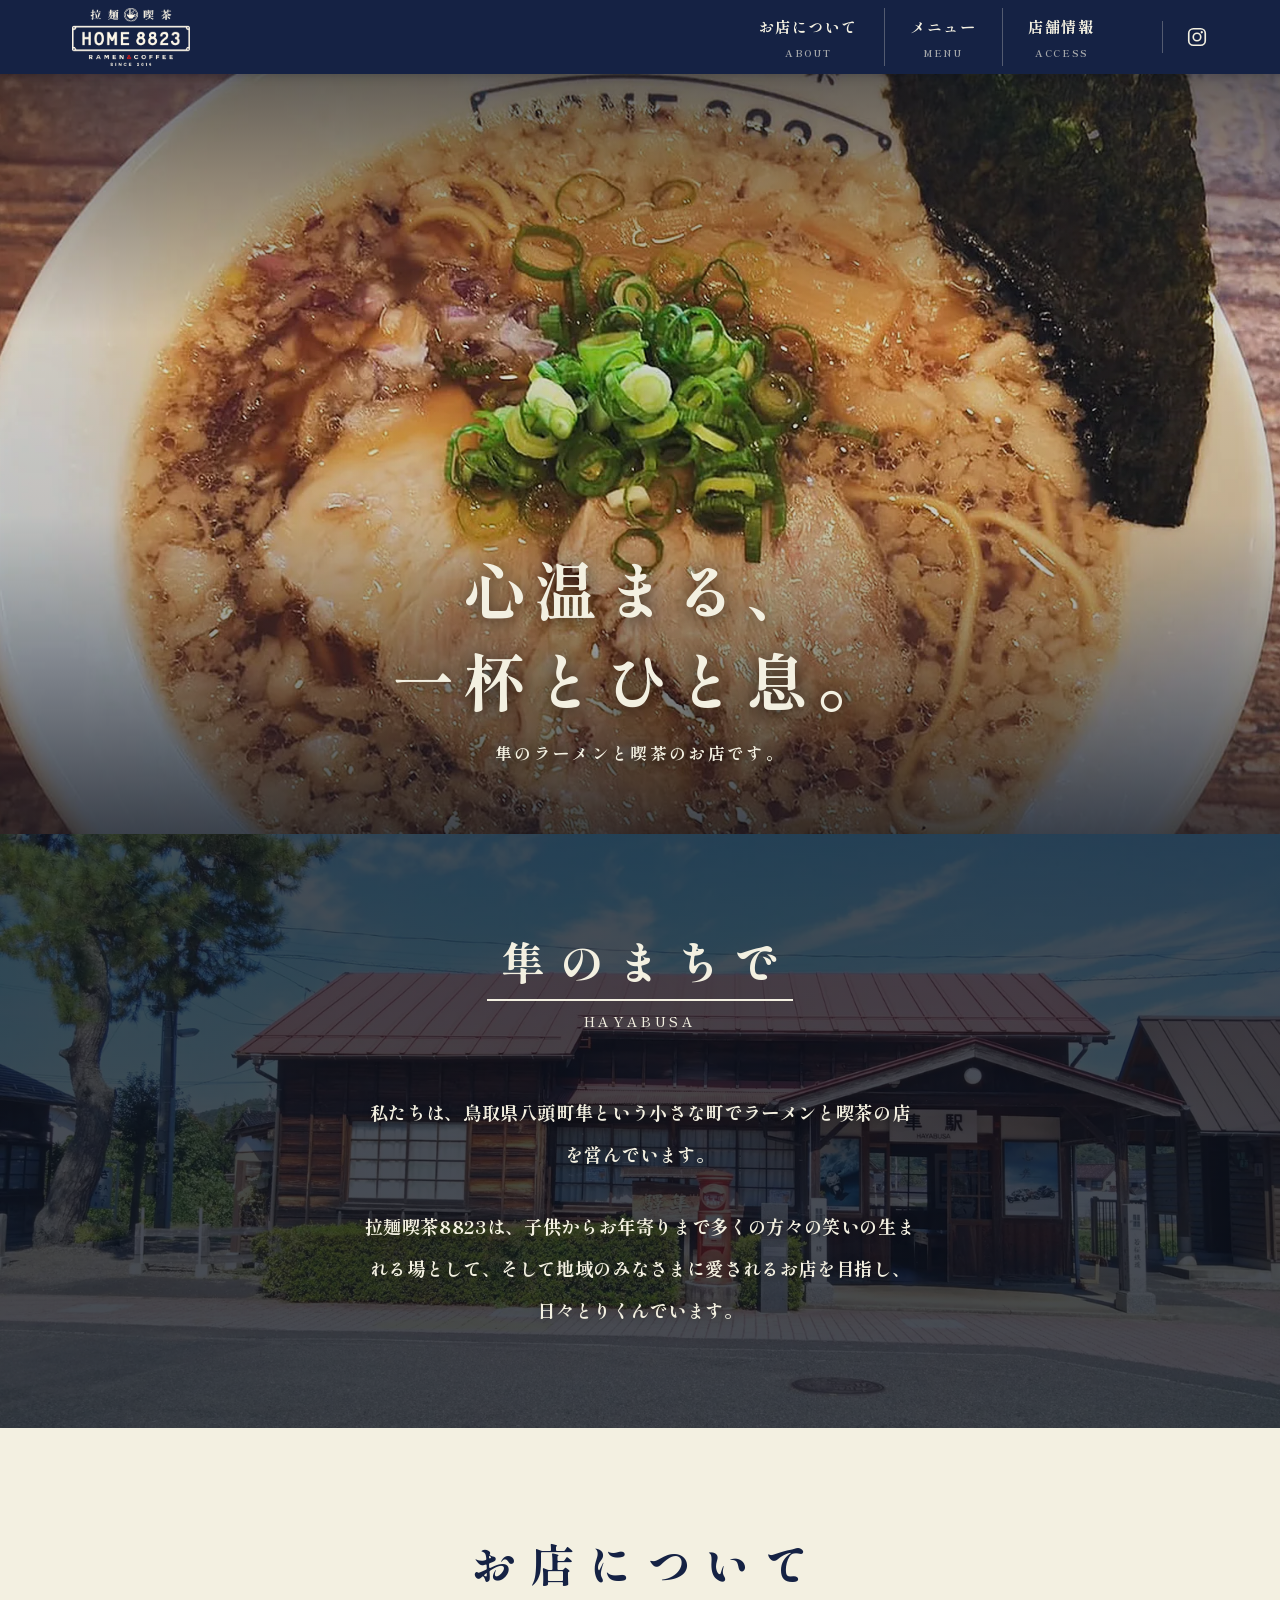
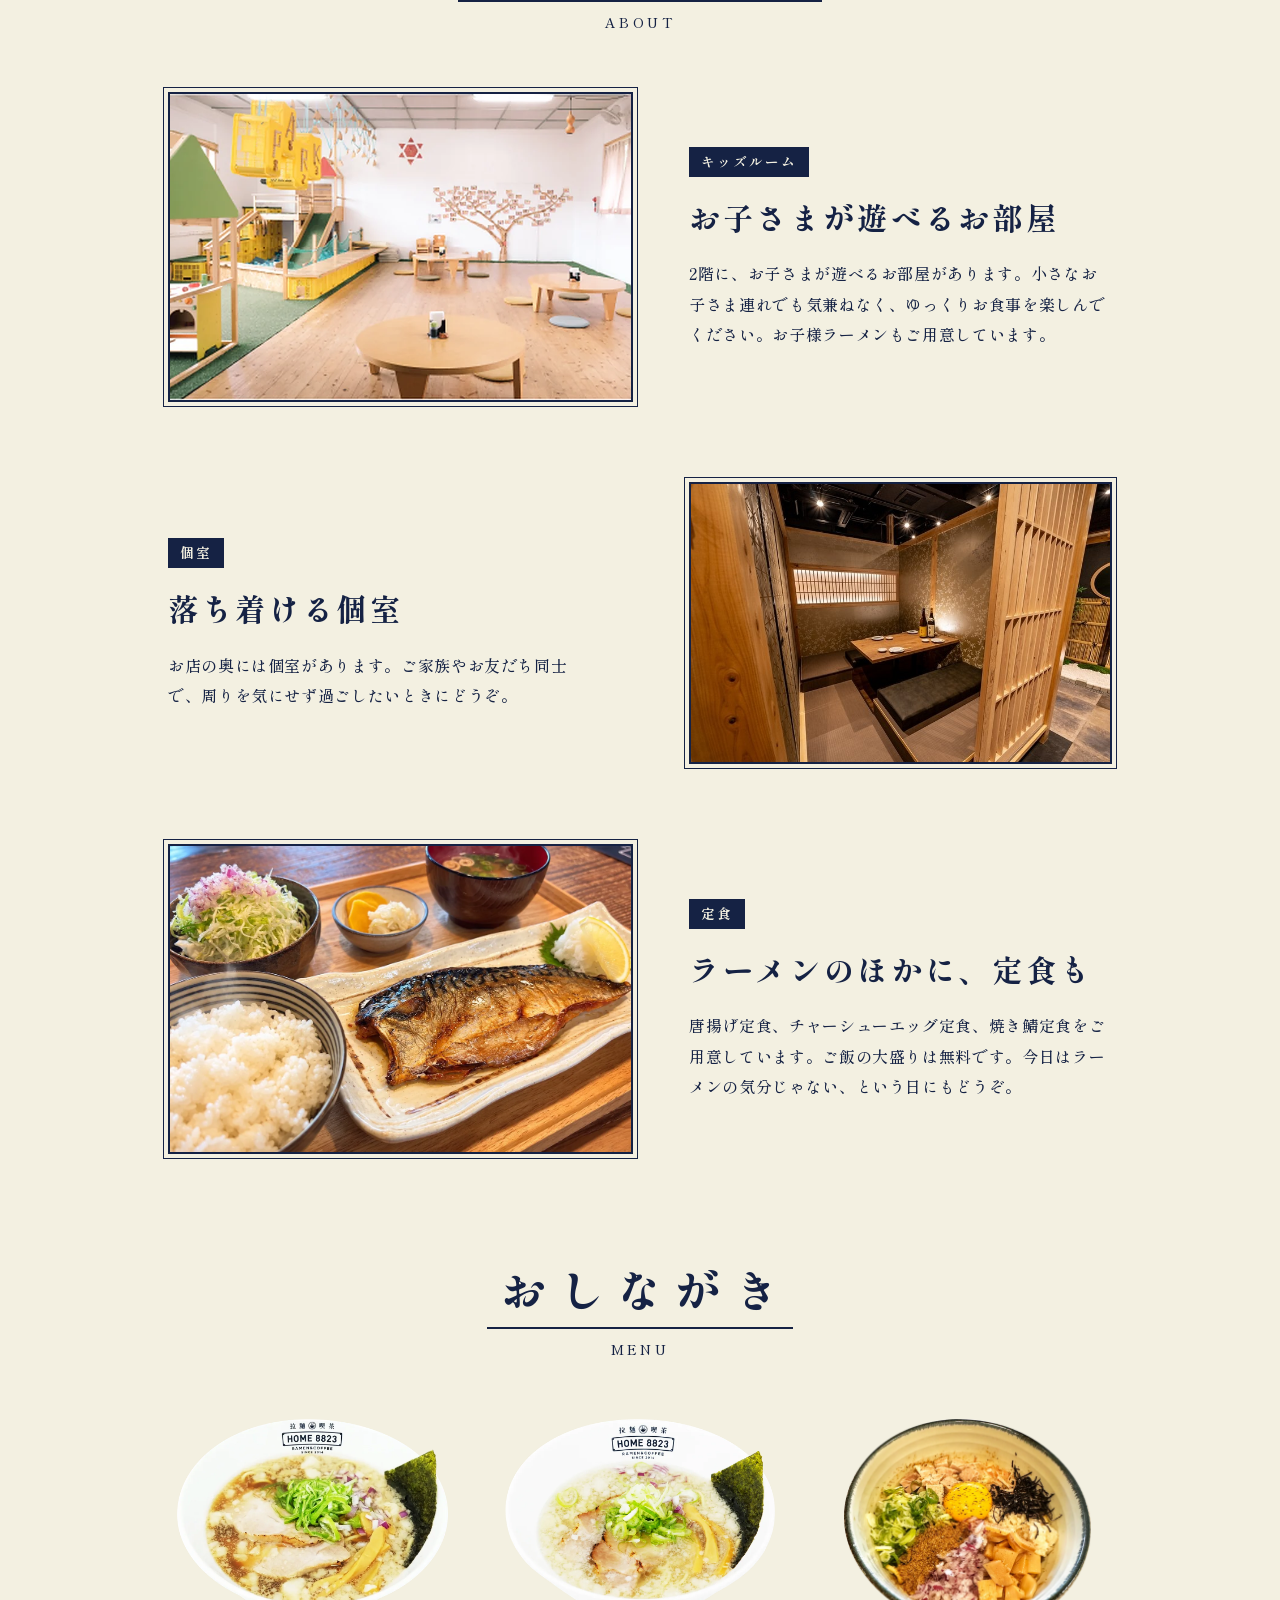
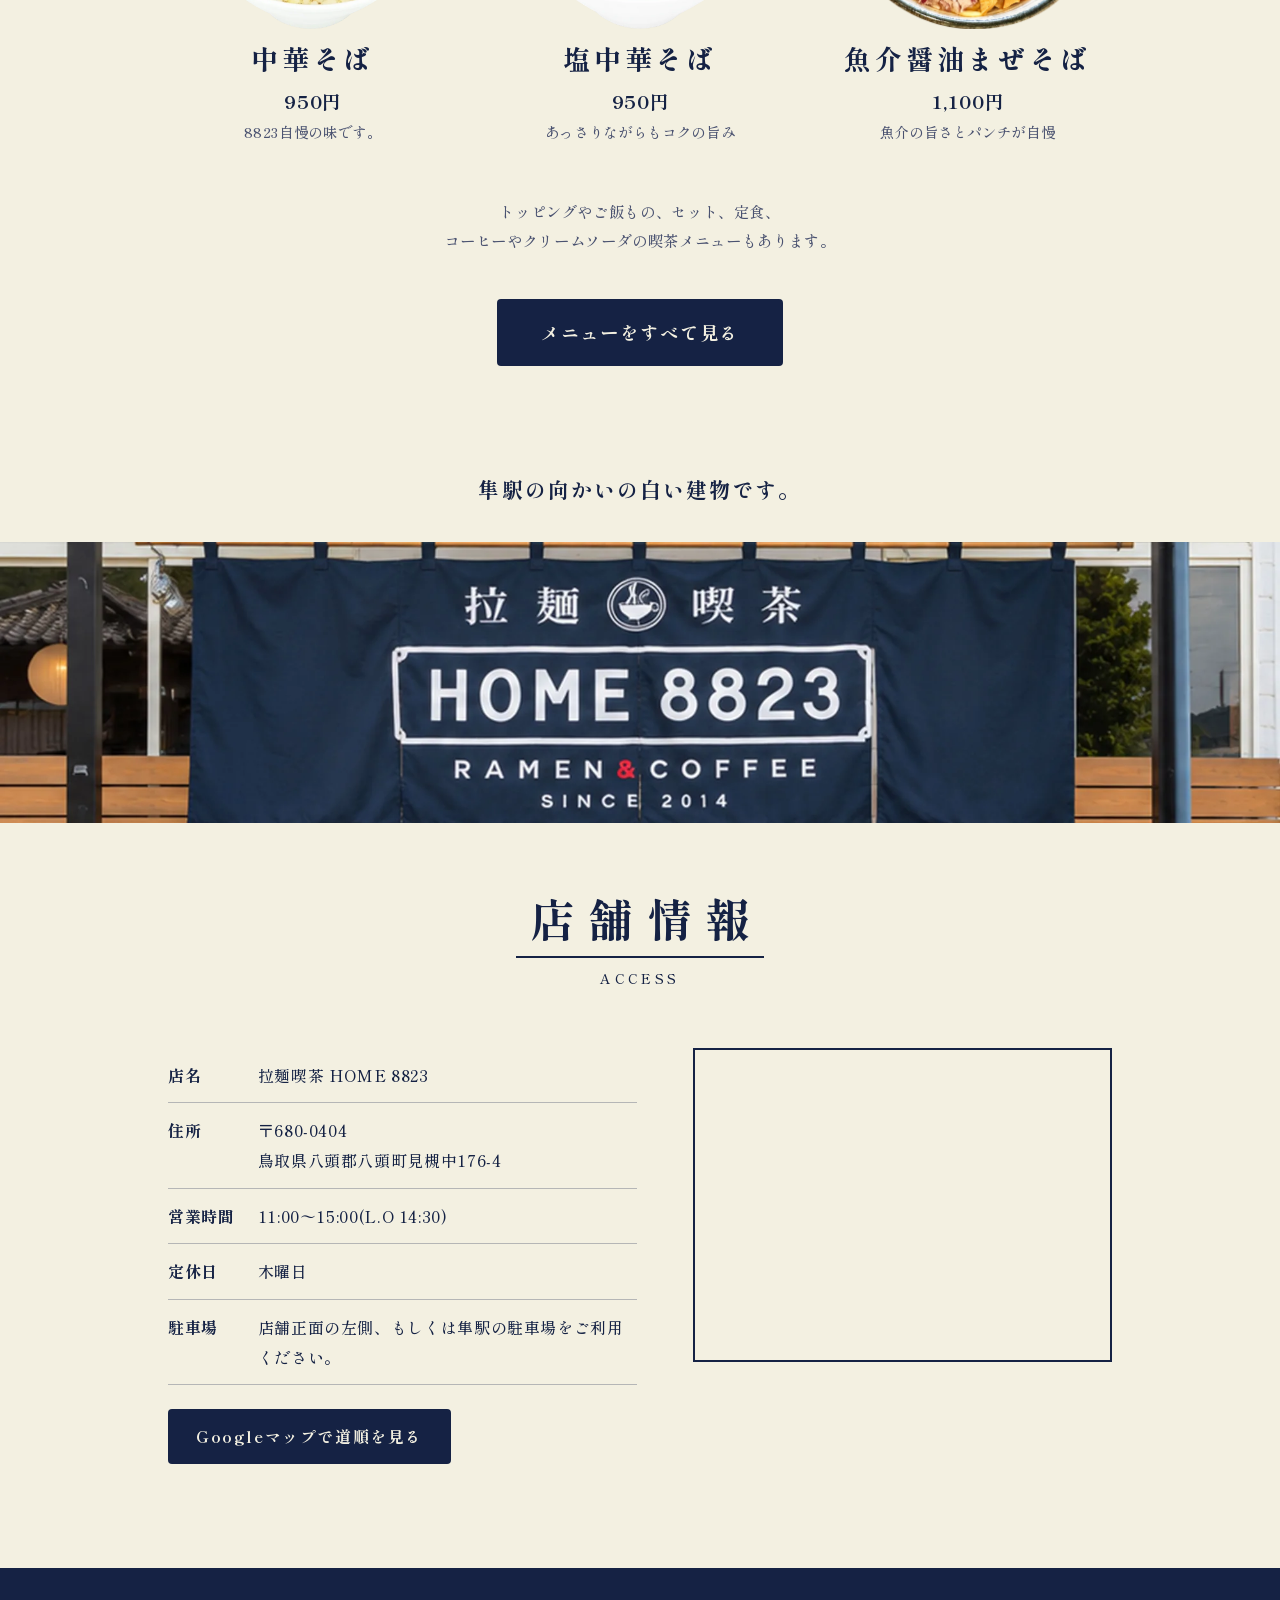
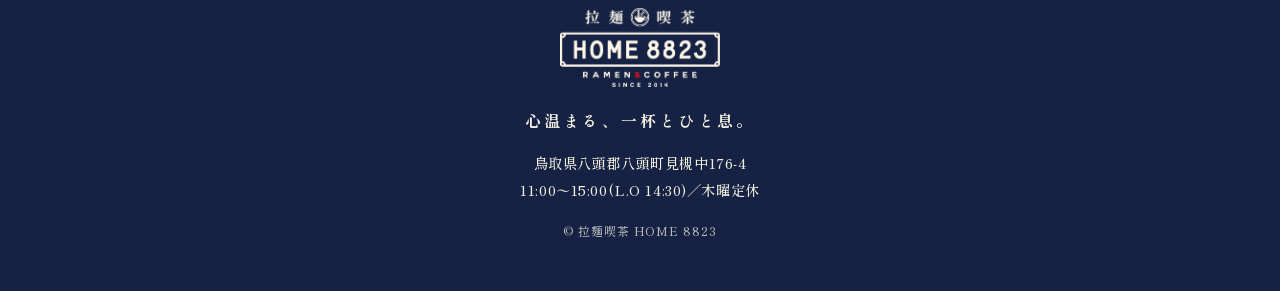
==== index.html @ 42e91583 "Add files via upload" ====
<!DOCTYPE html>
<html lang="ja">
<head>
<meta charset="utf-8">
<meta name="viewport" content="width=device-width, initial-scale=1">
<title>拉麺喫茶HOME 8823｜八頭町隼のラーメンと喫茶</title>
<meta name="description" content="鳥取県八頭町見槻の拉麺喫茶HOME 8823。中華そば・塩中華そばと、食後のコーヒーやクリームソーダが楽しめるお店です。2階にキッズルーム、奥に個室あり。営業 11:00〜15:00(L.O 14:30)、木曜定休。">
<meta property="og:title" content="拉麺喫茶HOME 8823">
<meta property="og:description" content="心温まる、一杯とひと息。八頭町見槻のラーメンと喫茶のお店です。">
<meta property="og:type" content="restaurant">
<!-- ▼仮公開中は検索に出さない。本公開時にこの1行を削除（robots.txtも更新） -->
<meta name="robots" content="noindex, nofollow">
<link rel="canonical" href="https://__DOMAIN__/">
<meta property="og:url" content="https://__DOMAIN__/">
<meta property="og:image" content="https://__DOMAIN__/ogp.jpg">
<meta property="og:site_name" content="拉麺喫茶HOME 8823">
<meta property="og:locale" content="ja_JP">
<meta name="twitter:card" content="summary_large_image">
<meta name="theme-color" content="#152244">
<link rel="icon" href="favicon-32.png" sizes="32x32" type="image/png">
<link rel="apple-touch-icon" href="apple-touch-icon.png">
<link rel="preconnect" href="https://fonts.googleapis.com">
<link rel="preconnect" href="https://fonts.gstatic.com" crossorigin>
<link href="https://fonts.googleapis.com/css2?family=Shippori+Mincho+B1:wght@500;700;800&display=swap" rel="stylesheet">
<link rel="stylesheet" href="style.css">
<script type="application/ld+json">
{
  "@context": "https://schema.org",
  "@type": "Restaurant",
  "name": "拉麺喫茶HOME 8823",
  "url": "https://__DOMAIN__/",
  "image": "https://__DOMAIN__/ogp.jpg",
  "hasMenu": "https://__DOMAIN__/menu.html",
  "servesCuisine": ["ラーメン", "喫茶"],
  "priceRange": "¥950〜",
  "address": {
    "@type": "PostalAddress",
    "postalCode": "680-0404",
    "addressRegion": "鳥取県",
    "addressLocality": "八頭郡八頭町",
    "streetAddress": "見槻中176-4",
    "addressCountry": "JP"
  },
  "openingHoursSpecification": [{
    "@type": "OpeningHoursSpecification",
    "dayOfWeek": ["Monday","Tuesday","Wednesday","Friday","Saturday","Sunday"],
    "opens": "11:00",
    "closes": "15:00"
  }]
}
</script>
</head>
<body>
<header class="bar">
  <div class="bar-inner">
    <a class="brand" href="#top" aria-label="拉麺喫茶HOME 8823 トップへ"><img src="logo-cream.png" alt="拉麺喫茶 HOME 8823 RAMEN&amp;COFFEE SINCE 2014"></a>
    <nav class="gnav" id="gnav" aria-label="メインメニュー">
      <ul>
        <li><a href="#about">お店について<em>ABOUT</em></a></li>
        <li><a href="menu.html">メニュー<em>MENU</em></a></li>
        <li><a href="#access">店舗情報<em>ACCESS</em></a></li>
      </ul>
    </nav>
    <div class="bar-right">
      <a class="sns-btn" href="https://www.instagram.com/home_8823/" target="_blank" rel="noopener" aria-label="Instagram（別タブで開きます）"><svg viewBox="0 0 24 24" width="22" height="22" aria-hidden="true" focusable="false"><rect x="3" y="3" width="18" height="18" rx="5" fill="none" stroke="currentColor" stroke-width="1.8"/><circle cx="12" cy="12" r="4.1" fill="none" stroke="currentColor" stroke-width="1.8"/><circle cx="17.2" cy="6.8" r="1.25" fill="currentColor"/></svg></a>
      <button class="navbtn" type="button" aria-expanded="false" aria-controls="gnav" aria-label="メニューを開く">
        <span></span><span></span><span></span>
      </button>
    </div>
  </div>
</header>

<main id="top">
  <section class="hero">
    <picture>
      <source media="(max-width:700px)" srcset="hero-ramen-sp.webp" width="1000" height="1389">
      <img class="hero-photo" fetchpriority="high" src="hero-ramen.webp" alt="拉麺喫茶HOME 8823の中華そば" width="1600" height="900">
    </picture>
    <div class="hero-copy">
      <h1>心温まる、<br>一杯とひと息。</h1>
      <p>隼のラーメンと喫茶のお店です。</p>
    </div>
  </section>

  <!-- ===== 隼のまちで ===== -->
  <section id="hayabusa">
    <div class="hayabusa-band">
      <div class="wrap">
        <div class="sec-title light"><h2>隼のまちで</h2><p>HAYABUSA</p></div>
        <p>私たちは、鳥取県八頭町隼という小さな町でラーメンと喫茶の店を営んでいます。</p>
        <p>拉麺喫茶8823は、子供からお年寄りまで多くの方々の笑いの生まれる場として、そして地域のみなさまに愛されるお店を目指し、日々とりくんでいます。</p>
      </div>
    </div>
  </section>

  <!-- ===== お店について ===== -->
  <section id="about">
    <div class="wrap">
      <div class="sec-title"><h2>お店について</h2><p>ABOUT</p></div>
      <div class="about-rows">
        <div class="row">
          <div class="row-photo"><img src="kids-room.webp" alt="2階のキッズルーム。木の遊具とテーブルのある明るい部屋" loading="lazy" width="780" height="504"></div>
          <div>
            <span class="place">キッズルーム</span>
            <h3>お子さまが遊べるお部屋</h3>
            <p>2階に、お子さまが遊べるお部屋があります。小さなお子さま連れでも気兼ねなく、ゆっくりお食事を楽しんでください。お子様ラーメンもご用意しています。</p>
          </div>
        </div>
        <div class="row">
          <!-- 仮画像：奥の個室の写真に差し替え -->
          <div class="row-photo"><img src="private-room_temp.jpg" alt="奥の個室" loading="lazy" width="740" height="555"></div>
          <div>
            <span class="place">個室</span>
            <h3>落ち着ける個室</h3>
            <p>お店の奥には個室があります。ご家族やお友だち同士で、周りを気にせず過ごしたいときにどうぞ。</p>
          </div>
        </div>
        <div class="row">
          <div class="row-photo"><img src="teishoku.webp" alt="焼き鯖定食。ご飯、味噌汁、サラダ、漬物付き" loading="lazy" width="1200" height="901"></div>
          <div>
            <span class="place">定食</span>
            <h3>ラーメンのほかに、定食も</h3>
            <p>唐揚げ定食、チャーシューエッグ定食、焼き鯖定食をご用意しています。ご飯の大盛りは無料です。今日はラーメンの気分じゃない、という日にもどうぞ。</p>
          </div>
        </div>
      </div>

    </div>
  </section>

  <!-- ===== メニュー抜粋（詳細は menu.html） ===== -->
  <section id="menu">
    <div class="wrap">
      <div class="sec-title"><h2>おしながき</h2><p>MENU</p></div>

      <div class="picks three">
        <div>
          <figure><img src="ramen-shoyu.webp" alt="中華そば" loading="lazy" width="1000" height="775"></figure>
          <h3>中華そば</h3>
          <p class="price">950円</p>
          <p class="cap">8823自慢の味です。</p>
        </div>
        <div>
          <figure><img src="ramen-shio.webp" alt="塩中華そば" loading="lazy" width="1000" height="779"></figure>
          <h3>塩中華そば</h3>
          <p class="price">950円</p>
          <p class="cap">あっさりながらもコクの旨み</p>
        </div>
        <div>
          <figure><img src="ramen-maze.webp" alt="魚介醤油まぜそば" loading="lazy" width="1000" height="851"></figure>
          <h3>魚介醤油まぜそば</h3>
          <p class="price">1,100円</p>
          <p class="cap">魚介の旨さとパンチが自慢</p>
        </div>
      </div>

      <div class="more">
        <p class="lead">トッピングやご飯もの、セット、定食、<br>コーヒーやクリームソーダの喫茶メニューもあります。</p>
        <a class="btn big" href="menu.html">メニューをすべて見る</a>
      </div>
    </div>
  </section>

  <!-- ===== 店舗情報 ===== -->
  <section id="access">
    <figure class="noren">
      <figcaption>隼駅の向かいの白い建物です。</figcaption>
      <img src="noren.webp" alt="拉麺喫茶HOME 8823の紺ののれんがかかった入口" loading="lazy" width="2000" height="533">
    </figure>

    <div class="wrap">
      <div class="sec-title"><h2>店舗情報</h2><p>ACCESS</p></div>
      <div class="access">
        <div>
          <dl>
            <div><dt>店名</dt><dd>拉麺喫茶 HOME 8823</dd></div>
            <div><dt>住所</dt><dd>〒680-0404<br>鳥取県八頭郡八頭町見槻中176-4</dd></div>
            <div><dt>営業時間</dt><dd>11:00〜15:00(L.O 14:30)</dd></div>
            <div><dt>定休日</dt><dd>木曜日</dd></div>
            <div><dt>駐車場</dt><dd>店舗正面の左側、もしくは隼駅の駐車場をご利用ください。</dd></div>
          </dl>
          <a class="btn" href="https://www.google.com/maps/dir/?api=1&amp;destination=%E9%B3%A5%E5%8F%96%E7%9C%8C%E5%85%AB%E9%A0%AD%E9%83%A1%E5%85%AB%E9%A0%AD%E7%94%BA%E8%A6%8B%E6%A7%BB%E4%B8%AD176-4" target="_blank" rel="noopener">Googleマップで道順を見る</a>
        </div>
        <div class="map">
          <iframe title="拉麺喫茶HOME 8823の地図" loading="lazy" referrerpolicy="no-referrer-when-downgrade"
            src="https://maps.google.com/maps?q=%E9%B3%A5%E5%8F%96%E7%9C%8C%E5%85%AB%E9%A0%AD%E9%83%A1%E5%85%AB%E9%A0%AD%E7%94%BA%E8%A6%8B%E6%A7%BB%E4%B8%AD176-4&amp;z=16&amp;output=embed"></iframe>
        </div>
      </div>
    </div>
  </section>
</main>

<footer>
  <img src="logo-cream.png" alt="拉麺喫茶 HOME 8823">
  <p>心温まる、一杯とひと息。</p>
  <p class="info">鳥取県八頭郡八頭町見槻中176-4<br>11:00〜15:00(L.O 14:30)／木曜定休</p>
  <small>&copy; 拉麺喫茶 HOME 8823</small>
</footer>

<script>
(function(){
  var btn=document.querySelector('.navbtn'), nav=document.getElementById('gnav');
  if(!btn||!nav) return;
  function close(){ nav.classList.remove('open'); btn.setAttribute('aria-expanded','false'); btn.setAttribute('aria-label','メニューを開く'); }
  btn.addEventListener('click',function(){
    var open=nav.classList.toggle('open');
    btn.setAttribute('aria-expanded',open?'true':'false');
    btn.setAttribute('aria-label',open?'メニューを閉じる':'メニューを開く');
  });
  nav.addEventListener('click',function(e){ if(e.target.closest('a')) close(); });
  document.addEventListener('keydown',function(e){ if(e.key==='Escape') close(); });
})();
</script>
</body>
</html>
---- style.css ----
/* 拉麺喫茶HOME 8823 — 共通スタイル（index.html と menu.html の両方が読み込みます） */
:root{
  --navy:#152244;
  --paper:#F3F0E1;
  --paper-deep:#E9E3CE;
  --ink:#152244;
  --ink-soft:#4A5270;
  --red:#C31D1D;
  --rule:rgba(21,34,68,.28);
  --bar:74px;
  --font:"Shippori Mincho B1","Hiragino Mincho ProN","Yu Mincho","YuMincho","Noto Serif JP","Noto Serif CJK JP",serif;
}
*{box-sizing:border-box;margin:0;padding:0}
html{scroll-behavior:smooth;-webkit-text-size-adjust:100%}
@media (prefers-reduced-motion:reduce){html{scroll-behavior:auto}}
body{background:var(--paper);color:var(--ink);font-family:var(--font);font-weight:500;line-height:1.9;letter-spacing:.04em}
img{max-width:100%;height:auto;display:block}
a{color:inherit}
:focus-visible{outline:2px solid var(--red);outline-offset:3px}

/* メニュー表の二重枠（上のバーの下から下端まで） */
.frame{position:fixed;top:calc(var(--bar) + 10px);left:10px;right:10px;bottom:10px;border:2px solid var(--navy);pointer-events:none;z-index:50}
.frame::after{content:"";position:absolute;inset:5px;border:1px solid var(--navy)}
@media (max-width:640px){
  .frame{top:calc(var(--bar) + 6px);left:6px;right:6px;bottom:6px}
  .frame::after{inset:3px}
}

.wrap{max-width:1040px;margin:0 auto;padding:0 clamp(24px,5vw,48px)}

/* 上部に固定されるメニューバー */
.bar{position:sticky;top:0;z-index:100;background:var(--navy);color:var(--paper);box-shadow:0 1px 10px rgba(10,16,28,.25)}
.bar-inner{max-width:1200px;margin:0 auto;padding:0 clamp(16px,3vw,32px);min-height:var(--bar);display:flex;align-items:center;justify-content:space-between;gap:clamp(12px,2vw,24px)}
.brand{display:block;line-height:0}
.brand img{width:clamp(96px,12vw,118px)}
.gnav{margin-left:auto}
.gnav ul{list-style:none;display:flex;align-items:stretch}
.gnav li+li{border-left:1px solid rgba(243,240,225,.28)}
.gnav a{display:block;text-decoration:none;text-align:center;font-weight:700;font-size:.95rem;letter-spacing:.1em;padding:4px clamp(14px,2vw,26px)}
.gnav a em{display:block;font-style:normal;font-size:.6rem;letter-spacing:.2em;opacity:.65;margin-top:3px}
.gnav a:hover{opacity:.72}
.gnav a[aria-current="page"] em{opacity:1}
.bar-right{display:flex;align-items:center;gap:2px}
.sns-btn{display:flex;align-items:center;justify-content:center;width:44px;height:44px;color:inherit}
.sns-btn:hover{opacity:.72}
@media (min-width:761px){
  .sns-btn{width:auto;height:32px;padding-left:clamp(16px,1.8vw,26px);margin-left:clamp(10px,1.4vw,18px);
           border-left:1px solid rgba(243,240,225,.28)}
}
.navbtn{display:none;background:none;border:0;color:inherit;cursor:pointer;padding:10px 4px;width:44px}
.navbtn span{display:block;height:2px;background:var(--paper);border-radius:2px;transition:transform .25s,opacity .2s}
.navbtn span+span{margin-top:6px}
.navbtn[aria-expanded="true"] span:nth-child(1){transform:translateY(8px) rotate(45deg)}
.navbtn[aria-expanded="true"] span:nth-child(2){opacity:0}
.navbtn[aria-expanded="true"] span:nth-child(3){transform:translateY(-8px) rotate(-45deg)}
@media (prefers-reduced-motion:reduce){.navbtn span{transition:none}}

@media (max-width:760px){
  :root{--bar:62px}
  .navbtn{display:block}
  .gnav{position:absolute;top:100%;left:0;right:0;background:var(--navy);border-top:1px solid rgba(243,240,225,.22);
        display:none;box-shadow:0 10px 20px rgba(10,16,28,.3)}
  .gnav.open{display:block}
  .gnav ul{display:block}
  .gnav li+li{border-left:0;border-top:1px solid rgba(243,240,225,.18)}
  .gnav a{text-align:left;padding:15px clamp(20px,6vw,32px);font-size:1rem}
  .gnav a em{display:inline;margin-left:1em;font-size:.62rem}
}

/* トップのメインビジュアル（全面写真） */
.hero{position:relative;padding:0;height:min(86vh,760px);min-height:430px;overflow:hidden;background:#101826}
.hero picture{display:block;height:100%}
.hero-photo{width:100%;height:100%;object-fit:cover;object-position:50% 48%}
.hero::after{content:"";position:absolute;inset:0;
  background:linear-gradient(180deg,rgba(10,16,28,.62) 0%,rgba(10,16,28,.14) 34%,rgba(10,16,28,.20) 58%,rgba(10,16,28,.78) 100%)}
.hero-copy{position:absolute;z-index:2;left:0;right:0;bottom:clamp(34px,6vw,64px);padding:0 clamp(28px,6vw,72px);color:var(--paper);text-align:center}
.hero-copy h1{font-weight:800;font-size:clamp(2rem,5.6vw,3.9rem);line-height:1.45;letter-spacing:.14em;text-shadow:0 2px 18px rgba(0,0,0,.7)}
.hero-copy p{margin-top:14px;font-weight:700;font-size:clamp(.9rem,1.7vw,1.05rem);letter-spacing:.14em;text-shadow:0 2px 12px rgba(0,0,0,.75)}
@media (max-width:700px){
  .hero{height:min(78vh,620px)}
  .hero-photo{object-position:50% 64%}
  .hero-copy h1{letter-spacing:.1em}
}

/* 営業時間などの帯 */
.glance{background:var(--navy);color:var(--paper)}
.glance dl{display:grid;grid-template-columns:repeat(3,1fr);text-align:center}
.glance div{padding:18px 12px}
.glance div+div{border-left:1px solid rgba(243,240,225,.3)}
.glance dt{font-size:.8rem;opacity:.8}
.glance dd{font-weight:700;font-size:clamp(1rem,2vw,1.2rem);line-height:1.5}
@media (max-width:640px){
  .glance dl{grid-template-columns:1fr 1fr}
  .glance div:last-child{grid-column:1/-1;border-left:0;border-top:1px solid rgba(243,240,225,.3)}
}

/* セクション共通 */
section{padding:clamp(64px,9vw,104px) 0 0;scroll-margin-top:var(--bar)}
.sec-title{text-align:center;margin-bottom:clamp(36px,5vw,56px)}
.sec-title h2{display:inline-block;font-weight:800;font-size:clamp(1.9rem,4.4vw,2.8rem);letter-spacing:.3em;padding:0 0 6px .3em;border-bottom:2px solid var(--navy);line-height:1.4}
.sec-title p{font-size:.85rem;letter-spacing:.25em;margin-top:8px}
h3{font-weight:800;font-size:clamp(1.3rem,2.6vw,1.6rem);letter-spacing:.12em;border-bottom:2px solid var(--navy);padding-bottom:4px;margin-bottom:14px}
h3 small{font-size:.6em;letter-spacing:.1em;font-weight:700;margin-left:.6em}

/* 価格リスト（点線リーダー付き） */
.list{list-style:none}
.list li{display:flex;align-items:baseline;gap:.4em;padding:5px 0;font-weight:700}
.list li::after{content:"";order:1;flex:1;border-bottom:2px dotted var(--rule);transform:translateY(-.3em);min-width:1.5em}
.list .p{order:2;white-space:nowrap}
.list .note{display:block;font-size:.78rem;font-weight:500;color:var(--ink-soft);letter-spacing:.02em}
.list .n{min-width:0}

.ramen{display:grid;grid-template-columns:1fr 1fr;gap:clamp(32px,6vw,72px)}
.ramen.three{grid-template-columns:repeat(3,1fr);gap:clamp(28px,4vw,44px)}
.ramen.three figure{height:clamp(150px,16vw,200px);display:flex;align-items:center;justify-content:center}
.ramen.three figure img{height:100%;width:auto;max-width:100%;object-fit:contain;margin:0 auto}
.ramen.three .list{font-size:.98rem}
.ramen figure{margin-bottom:6px}
.ramen figure img{width:78%;margin-left:auto}
.ramen .list{font-size:1.05rem}
.hardness{text-align:center;margin:28px auto 0;font-weight:700;border:2px solid var(--navy);border-radius:6px;width:fit-content;padding:4px 20px;line-height:1.7}
.hardness span{display:block;font-size:.8rem;font-weight:500}

.grid2{display:grid;grid-template-columns:1.25fr 1fr;gap:clamp(32px,6vw,72px);margin-top:clamp(48px,6vw,64px)}
.list.cols{columns:2;column-gap:28px}
.list.cols li{break-inside:avoid}
.list.small{font-size:.95rem}

/* セット・定食のプレート */
.plate{margin-top:clamp(48px,6vw,64px);border:2px solid var(--navy);border-radius:10px;overflow:hidden;background:#FBFAF3}
.plate > h3{background:var(--navy);color:var(--paper);text-align:center;border:0;margin:0;padding:10px}
.plate-body{display:grid;grid-template-columns:1fr 1fr}
.plate-body.three{grid-template-columns:repeat(3,1fr)}
.plate-body > div{padding:22px 18px;text-align:center;display:flex;flex-direction:column;justify-content:center;align-items:center}
.plate-body > div+div{border-left:1px dashed var(--rule)}
.plate .name{font-weight:800;font-size:1.25rem}
.plate .add{font-weight:800;font-size:1.3rem;color:var(--red)}
.plate .inc{font-size:.85rem;color:var(--ink-soft)}
.plate.red{border-color:var(--red)}
.plate.red > h3{background:var(--red);display:flex;justify-content:center;align-items:center;gap:1em;flex-wrap:wrap}
.plate.red > h3 em{font-style:normal;font-size:.62em;background:var(--paper);color:var(--red);padding:0 .7em;border-radius:3px;letter-spacing:.08em}
.plate.red .plate-body{grid-template-columns:repeat(3,1fr)}
.plate.red .plate-body > div+div{border-left-color:rgba(195,29,29,.35)}
.limited{display:inline-block;font-size:.75rem;font-weight:700;background:var(--navy);color:var(--paper);border-radius:3px;padding:0 .7em;margin-bottom:4px;letter-spacing:.08em}
@media (max-width:640px){
  .plate-body,.plate-body.three,.plate.red .plate-body{grid-template-columns:1fr}
  .plate-body > div+div{border-left:0;border-top:1px dashed var(--rule)}
  .plate.red .plate-body > div+div{border-top-color:rgba(195,29,29,.35)}
}

.after{text-align:center;margin-top:clamp(48px,6vw,64px)}
.after .badge{display:inline-block;background:var(--navy);color:var(--paper);font-weight:800;font-size:clamp(1.3rem,3vw,1.7rem);padding:6px 22px;border-radius:4px;letter-spacing:.14em}
.after p{margin-top:10px}
.after strong{display:block;color:var(--red);font-size:1.6rem;font-weight:800;letter-spacing:.1em}

.tax{text-align:right;font-size:.8rem;margin-top:24px;color:var(--ink-soft)}
.pdf{text-align:center;margin-top:18px;font-size:.9rem}
.pdf a{text-underline-offset:4px}

/* 隼のまちで */
#hayabusa{padding-top:0}
.hayabusa-band{position:relative;padding:clamp(56px,8vw,96px) 0;color:var(--paper);
  background:linear-gradient(rgba(10,16,28,.75),rgba(10,16,28,.75)),url("hayabusa.webp") center 58%/cover no-repeat}
.sec-title.light h2{border-bottom-color:var(--paper)}
.hayabusa-band .wrap > p{max-width:30em;margin:0 auto;text-align:center;font-weight:700;
  font-size:clamp(1rem,1.9vw,1.15rem);line-height:2.3;text-shadow:0 1px 10px rgba(0,0,0,.45)}
.hayabusa-band .wrap > p + p{margin-top:1.6em}
@media (max-width:640px){
  .hayabusa-band .wrap > p{text-align:left;line-height:2.1}
}

/* お店について */
.about-rows{display:grid;gap:clamp(48px,7vw,80px)}
.row{display:grid;grid-template-columns:1.1fr 1fr;gap:clamp(24px,5vw,56px);align-items:center}
.row:nth-child(even) .row-photo{order:2}
.row-photo img{width:100%;aspect-ratio:3/2;object-fit:cover;border:2px solid var(--navy);outline:1px solid var(--navy);outline-offset:4px}
.place{display:inline-block;background:var(--navy);color:var(--paper);font-weight:700;font-size:.85rem;letter-spacing:.15em;padding:2px 12px;margin-bottom:12px}
.row h3{border:0;padding:0;margin-bottom:12px;font-size:clamp(1.4rem,3vw,1.9rem)}
.row p{max-width:26em}
@media (max-width:760px){
  .row{grid-template-columns:1fr}
  .row:nth-child(even) .row-photo{order:0}
}

/* トップのメニュー抜粋 */
.picks{display:grid;grid-template-columns:1fr 1fr;gap:clamp(24px,5vw,56px);text-align:center}
.picks.three{grid-template-columns:repeat(3,1fr);gap:clamp(20px,3vw,40px)}
.picks figure{height:clamp(150px,17vw,210px);display:flex;align-items:center;justify-content:center}
.picks figure img{height:100%;width:auto;max-width:100%;object-fit:contain;margin:0 auto}
.picks h3{border:0;padding:0;margin:4px 0 0;font-size:clamp(1.3rem,3vw,1.7rem);letter-spacing:.14em}
.picks .price{font-weight:800;font-size:1.15rem}
.picks .cap{font-size:.9rem;color:var(--ink-soft);line-height:1.8}
.more{text-align:center;margin-top:clamp(36px,5vw,52px)}
.more .lead{font-size:.95rem;color:var(--ink-soft);margin-bottom:20px}
@media (max-width:760px){.picks.three{grid-template-columns:1fr 1fr}}
@media (max-width:640px){.picks,.picks.three{grid-template-columns:1fr;gap:36px}}

/* 喫茶 */
.cafe{background:var(--paper-deep);margin-top:clamp(64px,9vw,104px);padding-bottom:clamp(64px,9vw,104px)}
.cafe .sec-title h2{border:2px solid var(--navy);outline:1px solid var(--navy);outline-offset:4px;padding:6px 18px 6px calc(18px + .3em);letter-spacing:.2em}
.cafe-grid{display:grid;grid-template-columns:1fr 1fr;gap:clamp(40px,6vw,72px) clamp(32px,6vw,72px)}
.soft{font-weight:700;line-height:2}
.soft b{display:block;text-align:right}

/* 店舗情報の上ののれんの帯（画面いっぱい） */
.noren{margin-bottom:clamp(40px,6vw,64px)}
.noren img{width:100%;height:clamp(150px,22vw,420px);object-fit:cover;object-position:center 42%}
.noren figcaption{text-align:center;font-weight:700;letter-spacing:.1em;
  font-size:clamp(1rem,1.9vw,1.3rem);padding:0 24px clamp(22px,3vw,32px)}

/* 店舗情報 */
.access{display:grid;grid-template-columns:1.12fr 1fr;gap:clamp(32px,5vw,56px);align-items:start}
.access dl div{display:grid;grid-template-columns:5.6em 1fr;padding:12px 0;border-bottom:1px solid var(--rule)}
.access dt{font-weight:800}
.access dd{font-weight:500}
.map{width:100%;aspect-ratio:4/3;border:2px solid var(--navy)}
.map iframe{width:100%;height:100%;border:0;display:block}

/* ボタン */
.btn{display:inline-block;margin-top:24px;background:var(--navy);color:var(--paper);text-decoration:none;font-weight:700;padding:12px 28px;border-radius:4px;letter-spacing:.1em}
.btn:hover{background:#22325e}
.btn.big{font-size:clamp(1rem,2.4vw,1.15rem);padding:16px 44px}
.btn.ghost{background:transparent;color:var(--navy);border:2px solid var(--navy)}
.btn.ghost:hover{background:var(--navy);color:var(--paper)}

/* メニューページの先頭 */
.page-head{text-align:center;padding:clamp(28px,5vw,44px) 0 0}
.page-head h1{font-weight:800;font-size:clamp(2rem,5vw,3rem);letter-spacing:.3em;padding:0 0 8px .3em;border-bottom:2px solid var(--navy);display:inline-block;line-height:1.4}
.page-head p{font-size:.85rem;letter-spacing:.25em;margin-top:10px}
.page-head .sub{letter-spacing:.04em;font-size:.95rem;color:var(--ink-soft);margin-top:14px}
.backlink{text-align:center;padding:clamp(48px,7vw,72px) 0 0}

footer{margin-top:clamp(64px,9vw,104px);background:var(--navy);color:var(--paper);text-align:center;padding:40px 24px 48px}
footer img{width:160px;margin:0 auto 18px}
footer p{font-weight:700;letter-spacing:.2em}
footer .info{font-weight:500;letter-spacing:.04em;font-size:.9rem;margin-top:14px;line-height:1.9}
footer small{display:block;margin-top:16px;font-size:.75rem;opacity:.75;letter-spacing:.08em}

@media (max-width:760px){
  .ramen,.ramen.three,.grid2,.cafe-grid,.access{grid-template-columns:1fr}
  .ramen figure img{width:72%;margin:0 auto}
  .ramen.three figure{height:auto}
  .ramen.three figure img{height:auto;width:72%;margin:0 auto}
  nav{width:100%}
  nav ul{justify-content:center;border-top:1px solid var(--rule);border-bottom:1px solid var(--rule);padding:6px 0}
  .head{justify-content:center}
}
@media (max-width:420px){.list.cols{columns:1}}
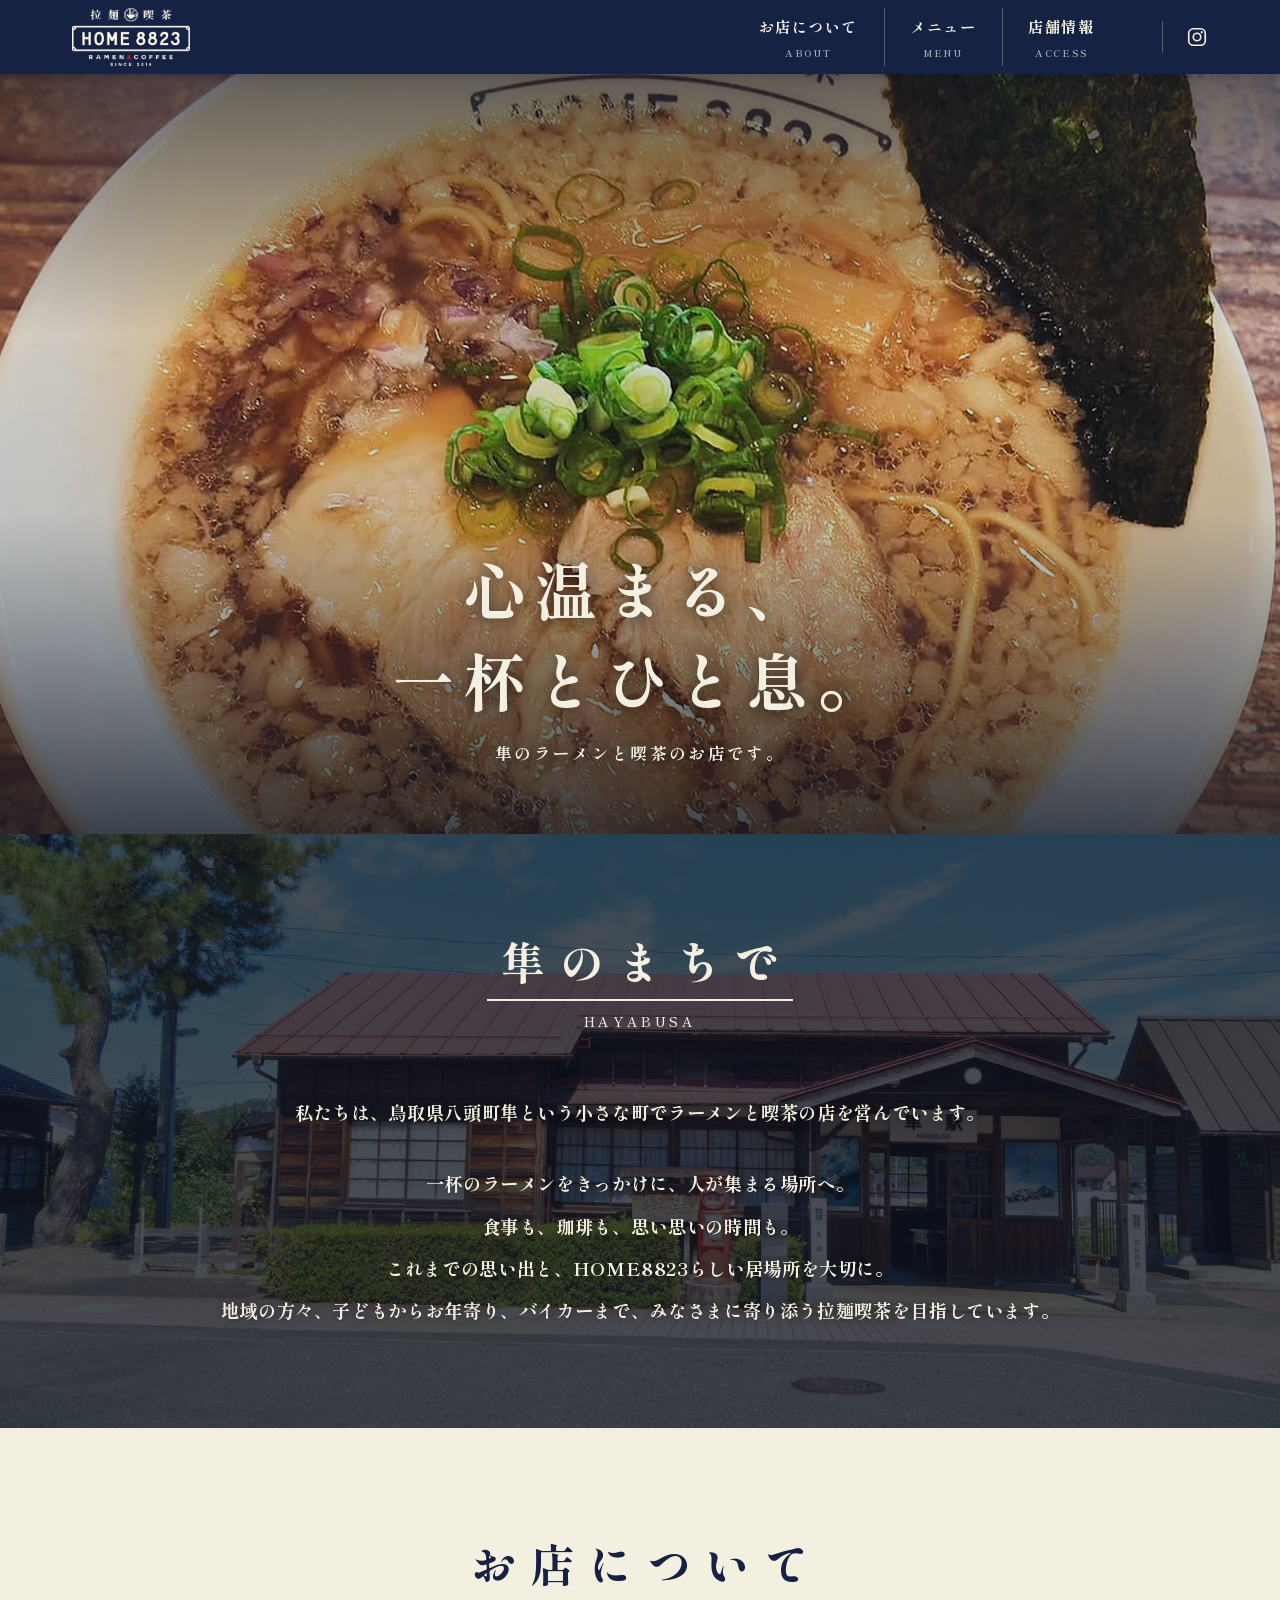
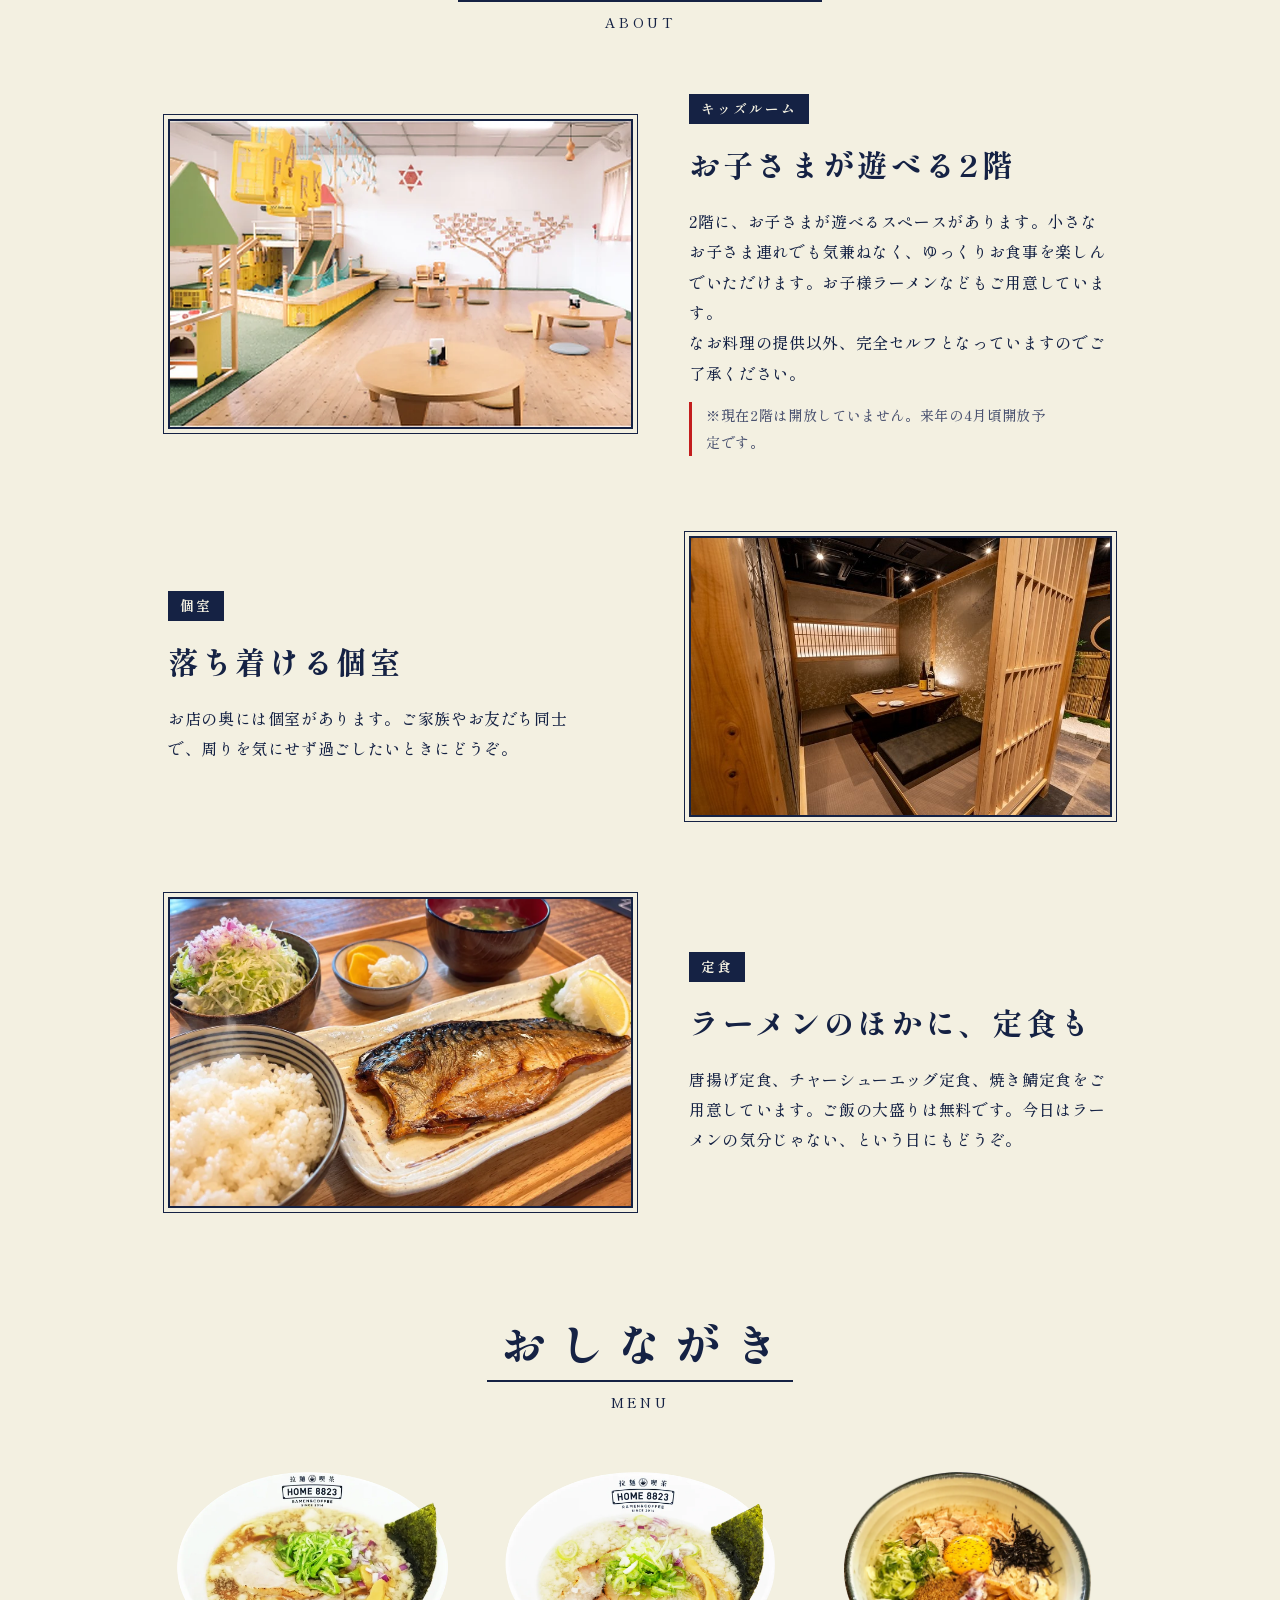
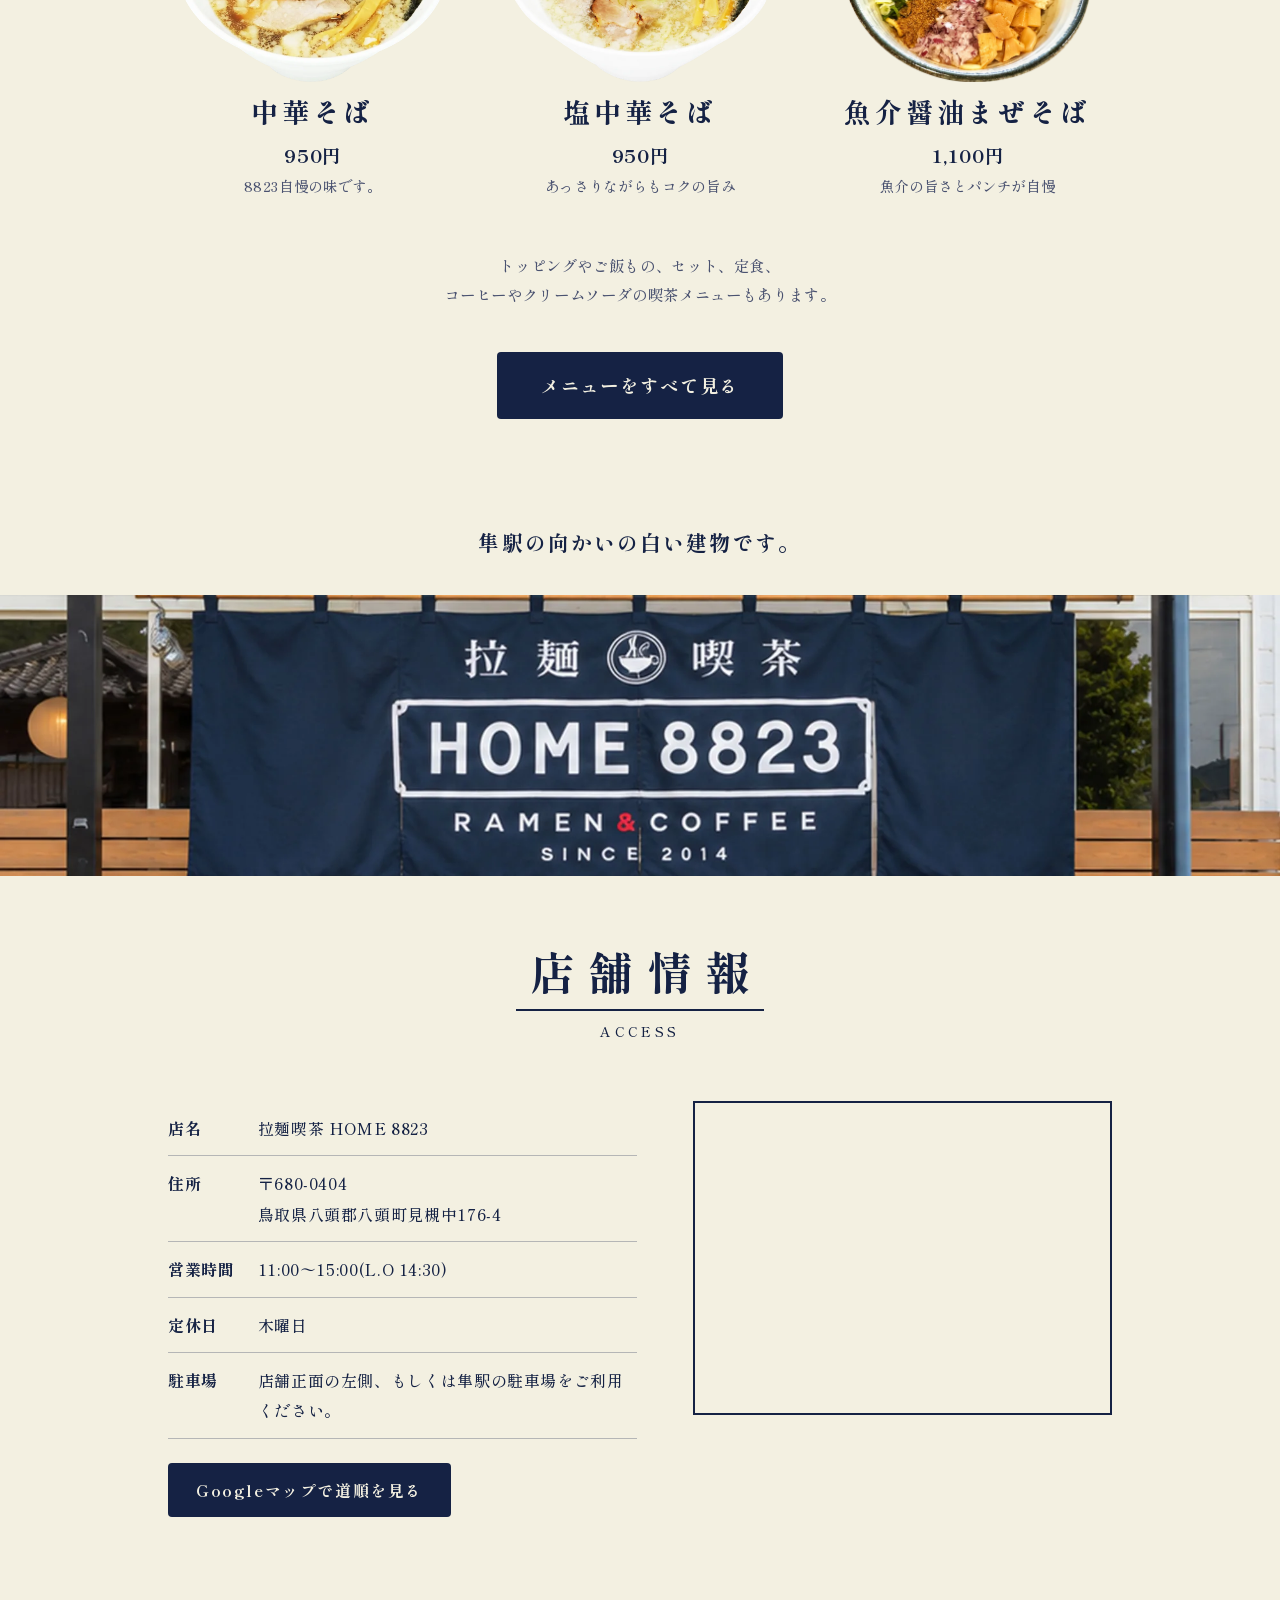
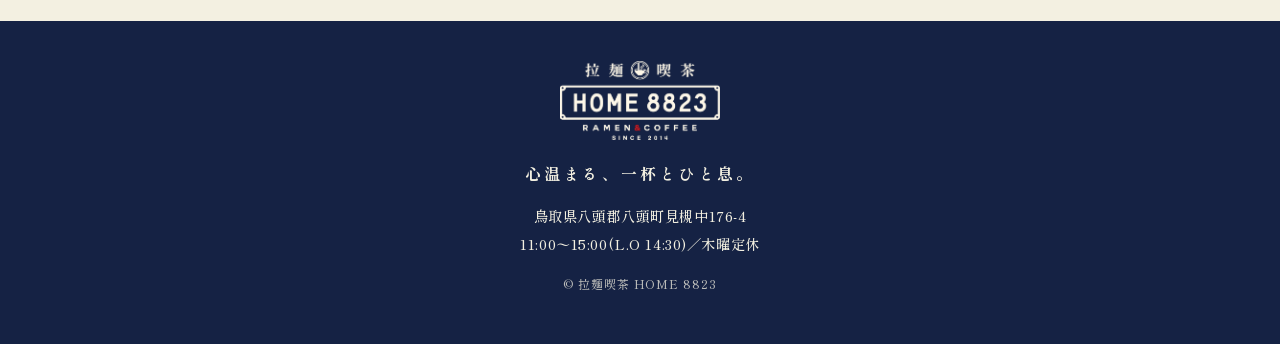
==== commit 5dd164ac: "Add files via upload" ====
--- a/index.html
+++ b/index.html
@@ -6,7 +6,7 @@
 <title>拉麺喫茶HOME 8823｜八頭町隼のラーメンと喫茶</title>
 <meta name="description" content="鳥取県八頭町見槻の拉麺喫茶HOME 8823。中華そば・塩中華そばと、食後のコーヒーやクリームソーダが楽しめるお店です。2階にキッズルーム、奥に個室あり。営業 11:00〜15:00(L.O 14:30)、木曜定休。">
 <meta property="og:title" content="拉麺喫茶HOME 8823">
-<meta property="og:description" content="心温まる、一杯とひと息。八頭町見槻のラーメンと喫茶のお店です。">
+<meta property="og:description" content="心温まる、一杯とひと息。八頭町隼のラーメンと喫茶のお店です。">
 <meta property="og:type" content="restaurant">
 <!-- ▼仮公開中は検索に出さない。本公開時にこの1行を削除（robots.txtも更新） -->
 <meta name="robots" content="noindex, nofollow">
@@ -88,7 +88,10 @@
       <div class="wrap">
         <div class="sec-title light"><h2>隼のまちで</h2><p>HAYABUSA</p></div>
         <p>私たちは、鳥取県八頭町隼という小さな町でラーメンと喫茶の店を営んでいます。</p>
-        <p>拉麺喫茶8823は、子供からお年寄りまで多くの方々の笑いの生まれる場として、そして地域のみなさまに愛されるお店を目指し、日々とりくんでいます。</p>
+        <p class="verse">一杯のラーメンをきっかけに、人が集まる場所へ。<br>
+        食事も、珈琲も、思い思いの時間も。<br>
+        これまでの思い出と、HOME8823らしい居場所を大切に。<br>
+        地域の方々、子どもからお年寄り、バイカーまで、みなさまに寄り添う拉麺喫茶を目指しています。</p>
       </div>
     </div>
   </section>
@@ -102,8 +105,9 @@
           <div class="row-photo"><img src="kids-room.webp" alt="2階のキッズルーム。木の遊具とテーブルのある明るい部屋" loading="lazy" width="780" height="504"></div>
           <div>
             <span class="place">キッズルーム</span>
-            <h3>お子さまが遊べるお部屋</h3>
-            <p>2階に、お子さまが遊べるお部屋があります。小さなお子さま連れでも気兼ねなく、ゆっくりお食事を楽しんでください。お子様ラーメンもご用意しています。</p>
+            <h3>お子さまが遊べる2階</h3>
+            <p>2階に、お子さまが遊べるスペースがあります。小さなお子さま連れでも気兼ねなく、ゆっくりお食事を楽しんでいただけます。お子様ラーメンなどもご用意しています。<br>なお料理の提供以外、完全セルフとなっていますのでご了承ください。</p>
+            <p class="notice">※現在2階は開放していません。来年の4月頃開放予定です。</p>
           </div>
         </div>
         <div class="row">
--- a/style.css
+++ b/style.css
@@ -162,9 +162,10 @@
 .hayabusa-band{position:relative;padding:clamp(56px,8vw,96px) 0;color:var(--paper);
   background:linear-gradient(rgba(10,16,28,.75),rgba(10,16,28,.75)),url("hayabusa.webp") center 58%/cover no-repeat}
 .sec-title.light h2{border-bottom-color:var(--paper)}
-.hayabusa-band .wrap > p{max-width:30em;margin:0 auto;text-align:center;font-weight:700;
+.hayabusa-band .wrap > p{max-width:46em;margin:0 auto;text-align:center;font-weight:700;
   font-size:clamp(1rem,1.9vw,1.15rem);line-height:2.3;text-shadow:0 1px 10px rgba(0,0,0,.45)}
 .hayabusa-band .wrap > p + p{margin-top:1.6em}
+.hayabusa-band .wrap > p.verse{max-width:52em}
 @media (max-width:640px){
   .hayabusa-band .wrap > p{text-align:left;line-height:2.1}
 }
@@ -177,6 +178,8 @@
 .place{display:inline-block;background:var(--navy);color:var(--paper);font-weight:700;font-size:.85rem;letter-spacing:.15em;padding:2px 12px;margin-bottom:12px}
 .row h3{border:0;padding:0;margin-bottom:12px;font-size:clamp(1.4rem,3vw,1.9rem)}
 .row p{max-width:26em}
+.row .notice{margin-top:14px;font-size:.88rem;line-height:1.9;color:var(--ink-soft);
+  border-left:3px solid var(--red);padding-left:14px}
 @media (max-width:760px){
   .row{grid-template-columns:1fr}
   .row:nth-child(even) .row-photo{order:0}
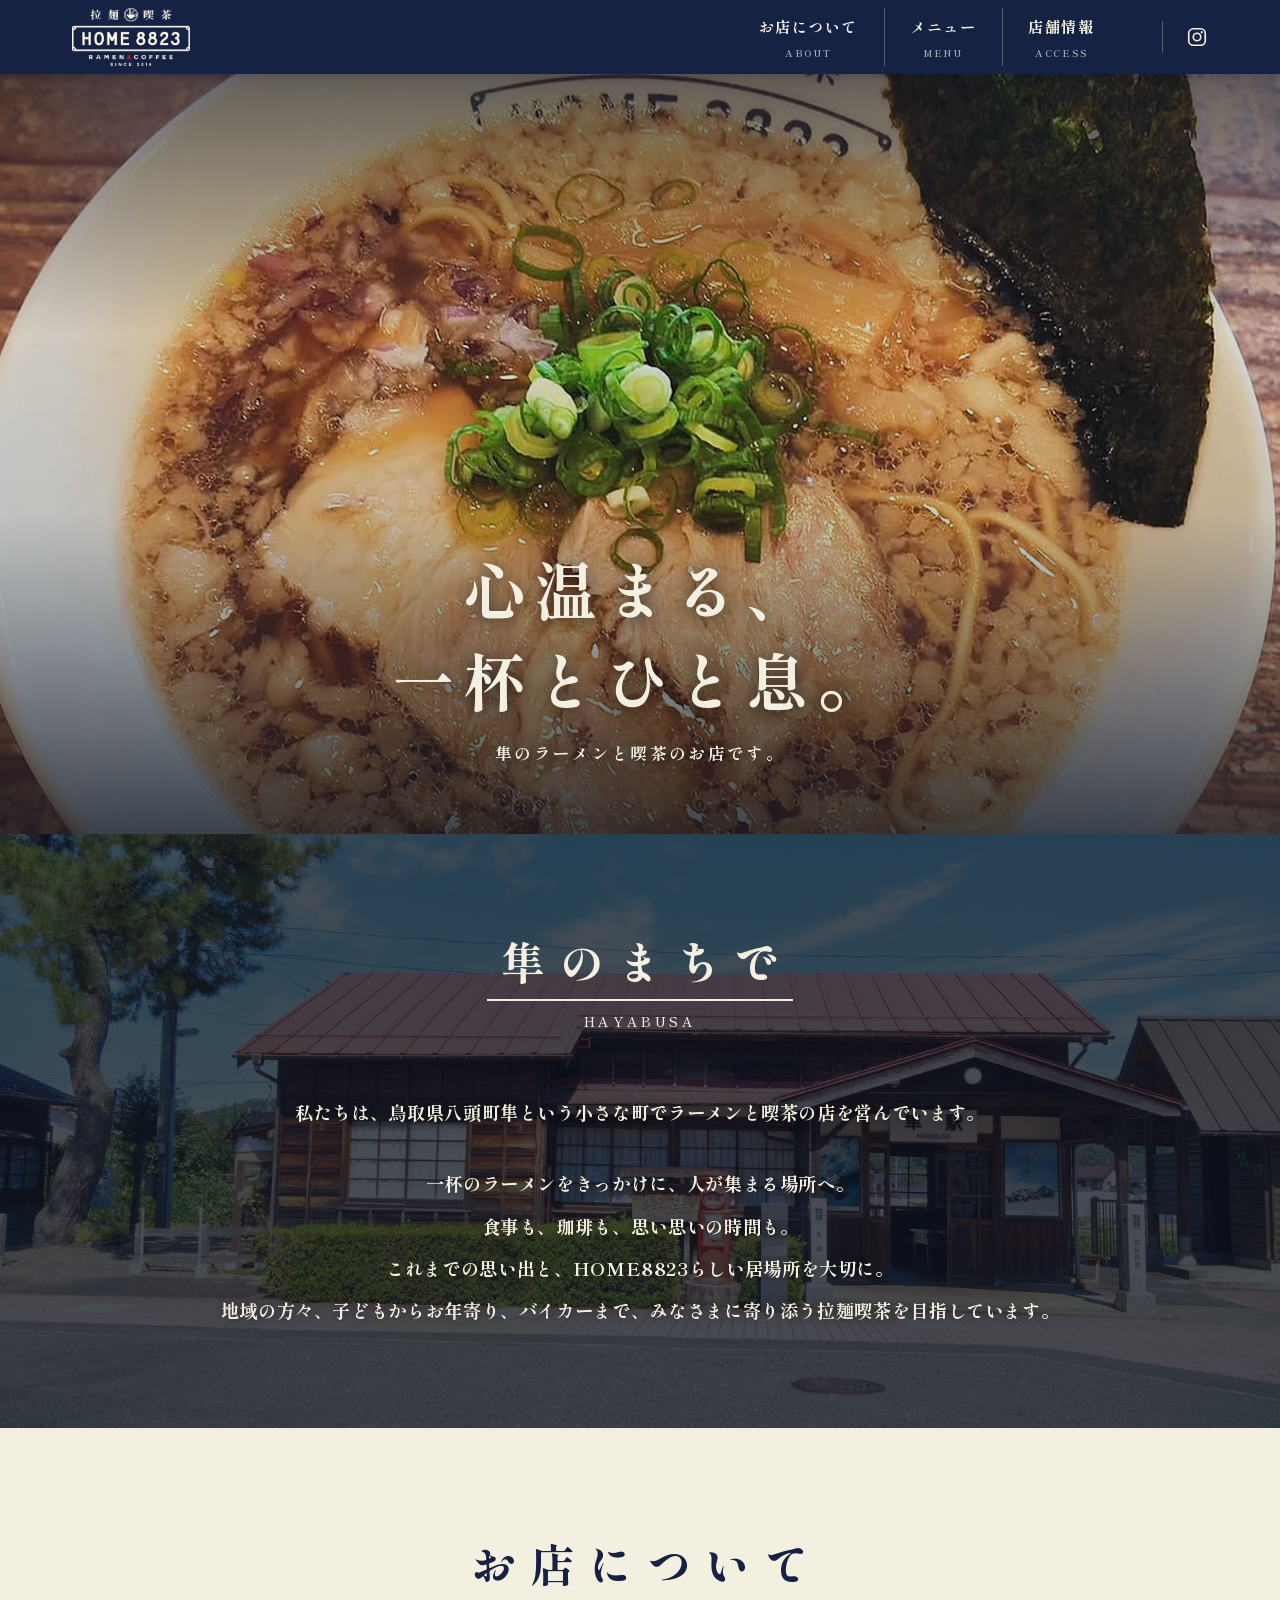
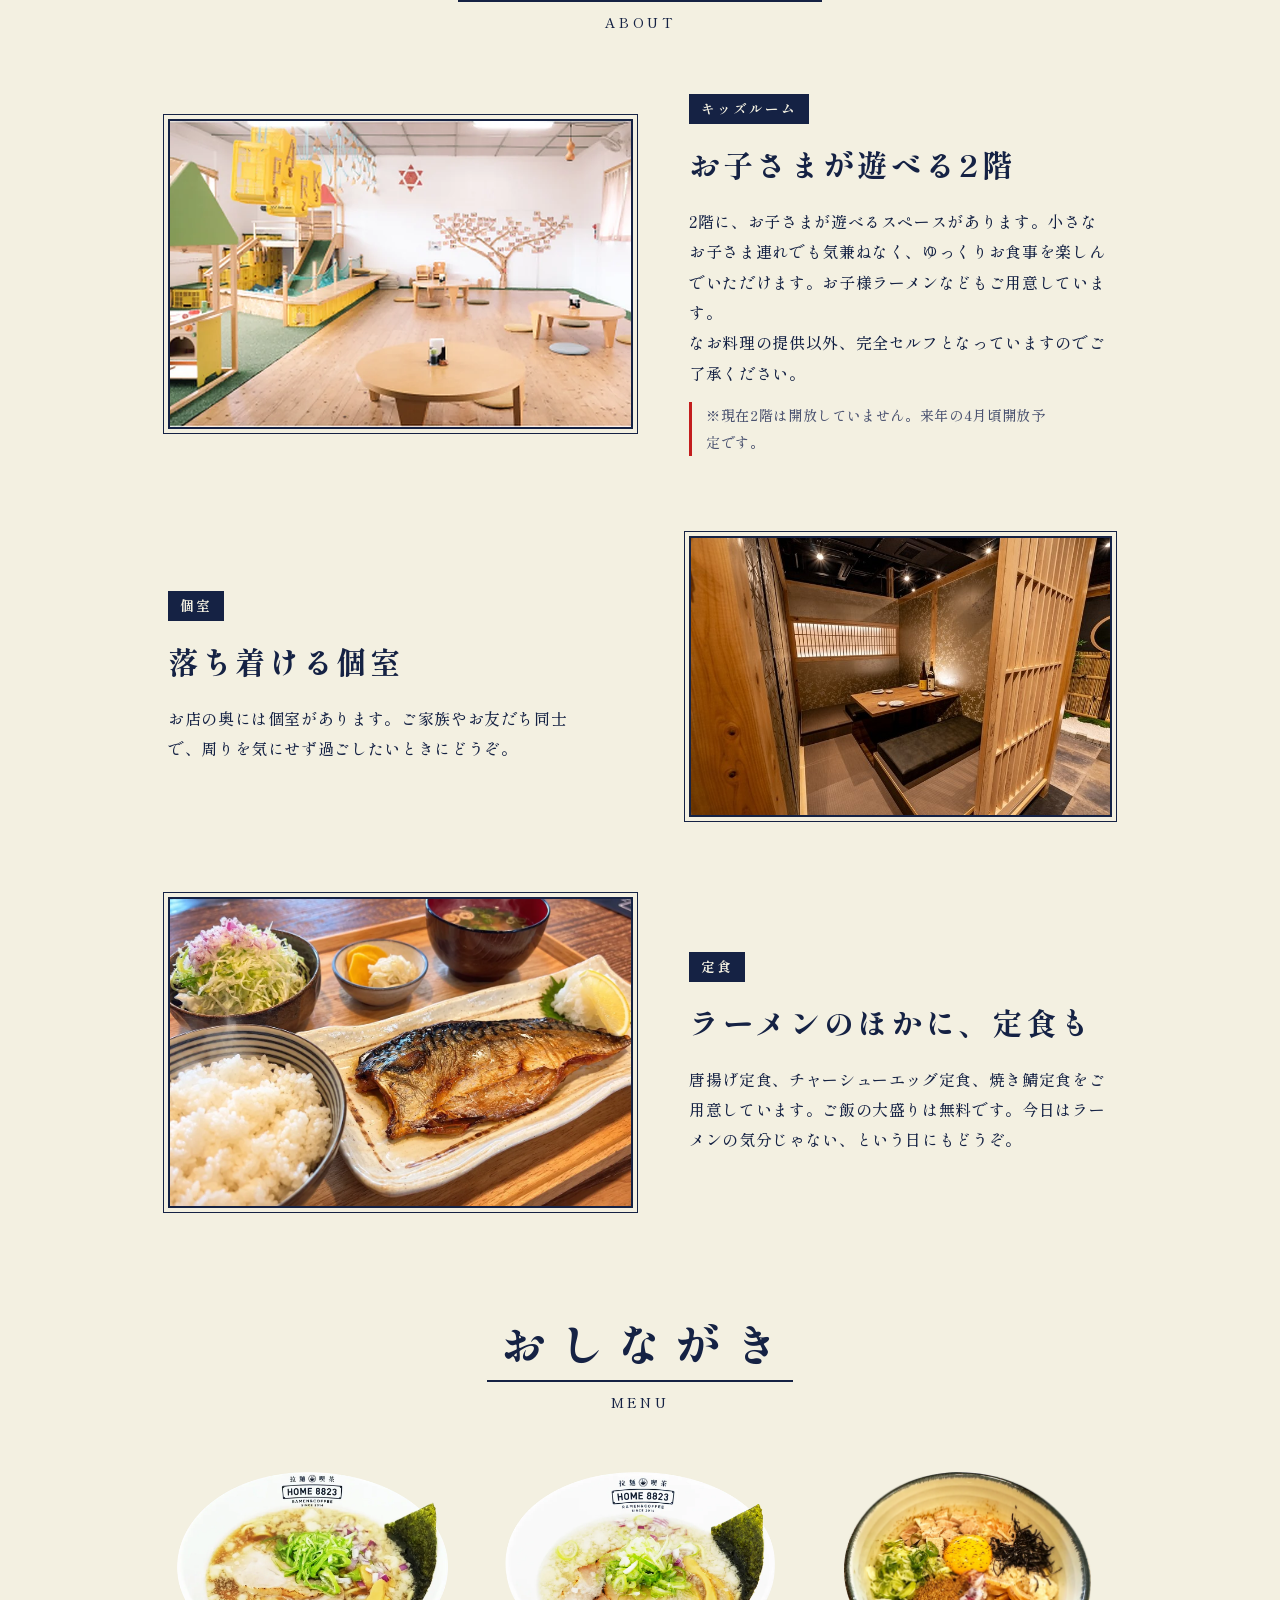
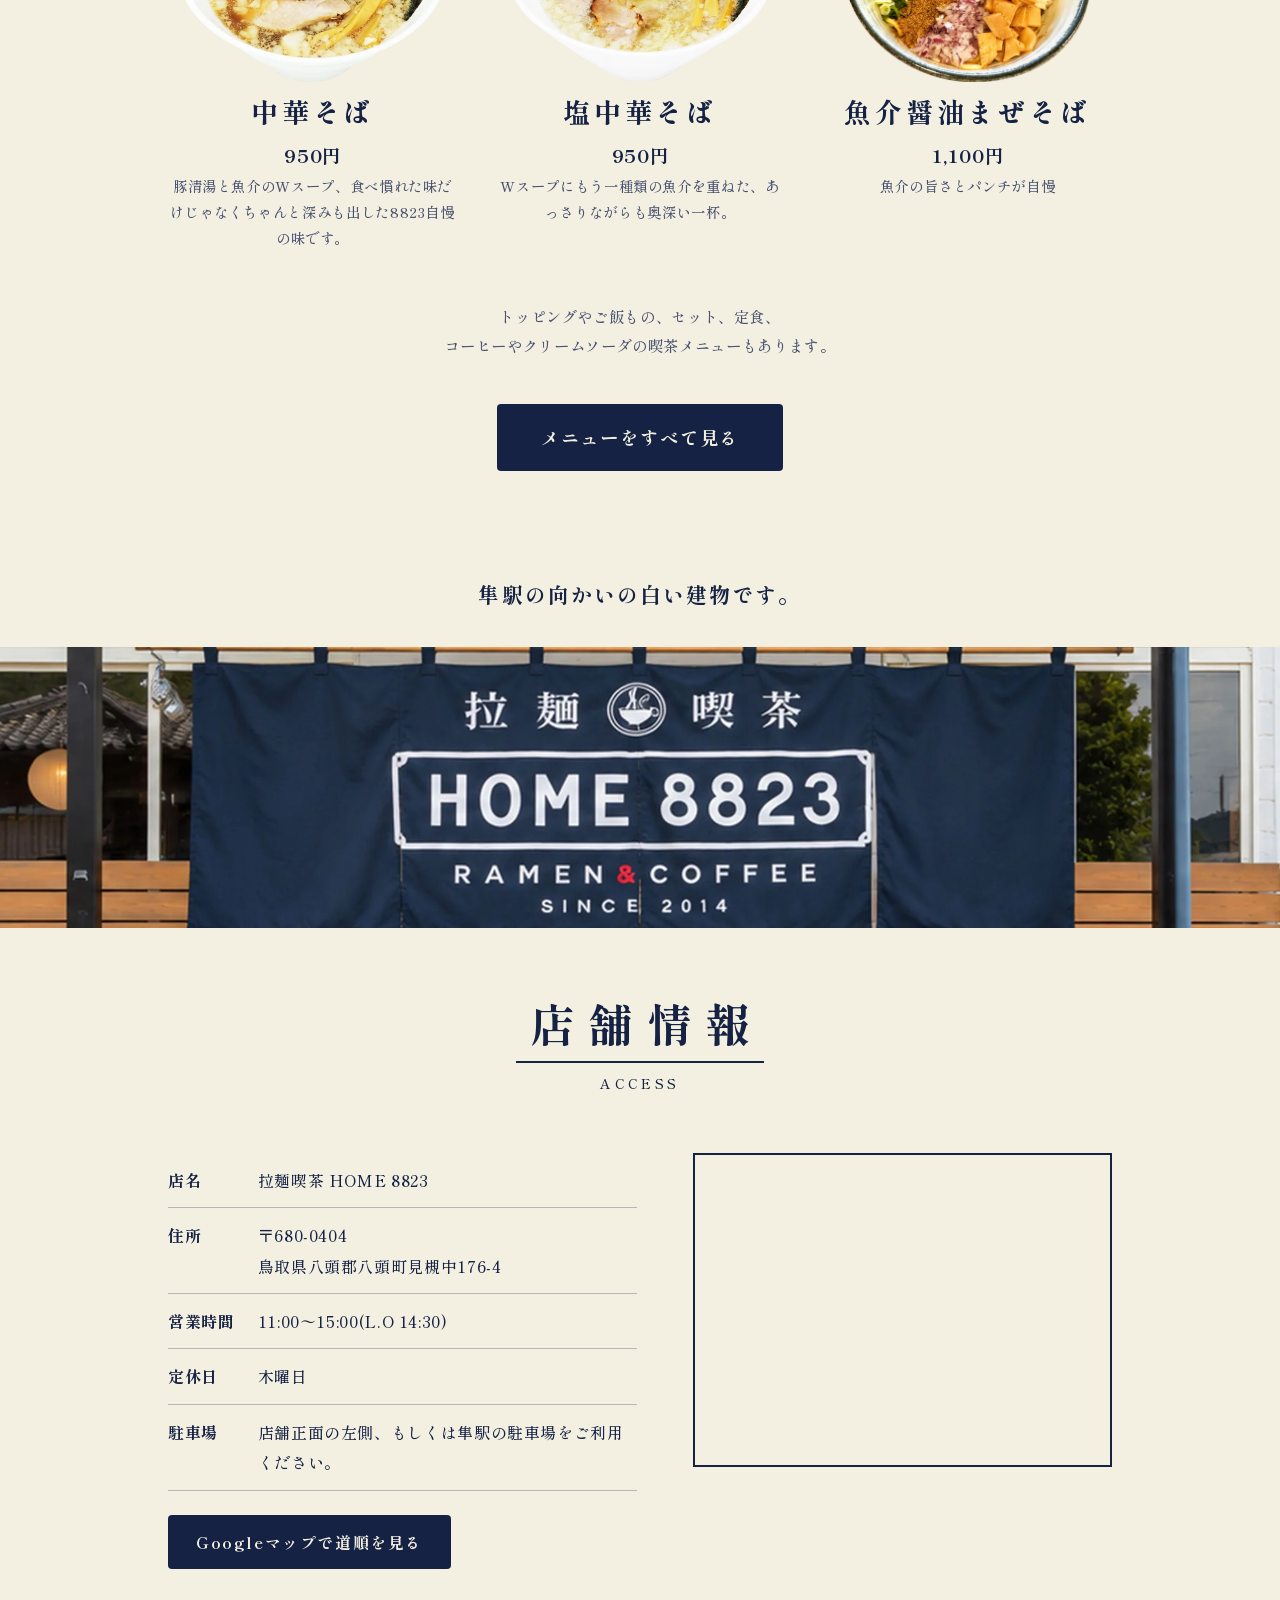
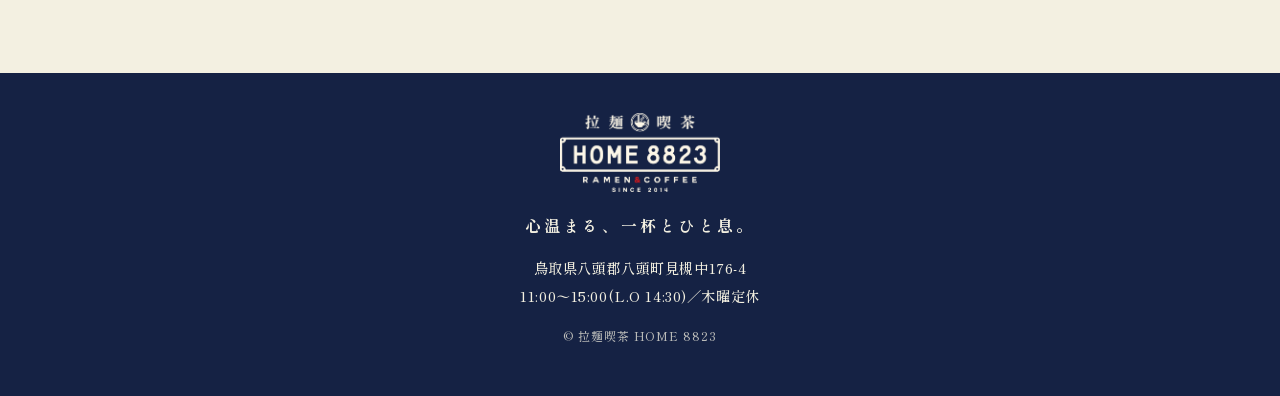
==== commit 50ef703e: "Update index.html" ====
--- a/index.html
+++ b/index.html
@@ -142,13 +142,13 @@
           <figure><img src="ramen-shoyu.webp" alt="中華そば" loading="lazy" width="1000" height="775"></figure>
           <h3>中華そば</h3>
           <p class="price">950円</p>
-          <p class="cap">8823自慢の味です。</p>
+          <p class="cap">豚清湯と魚介のWスープ、食べ慣れた味だけじゃなくちゃんと深みも出した8823自慢の味です。</p>
         </div>
         <div>
           <figure><img src="ramen-shio.webp" alt="塩中華そば" loading="lazy" width="1000" height="779"></figure>
           <h3>塩中華そば</h3>
           <p class="price">950円</p>
-          <p class="cap">あっさりながらもコクの旨み</p>
+          <p class="cap">Wスープにもう一種類の魚介を重ねた、あっさりながらも奥深い一杯。</p>
         </div>
         <div>
           <figure><img src="ramen-maze.webp" alt="魚介醤油まぜそば" loading="lazy" width="1000" height="851"></figure>
@@ -216,4 +216,4 @@
 })();
 </script>
 </body>
-</html>+</html>
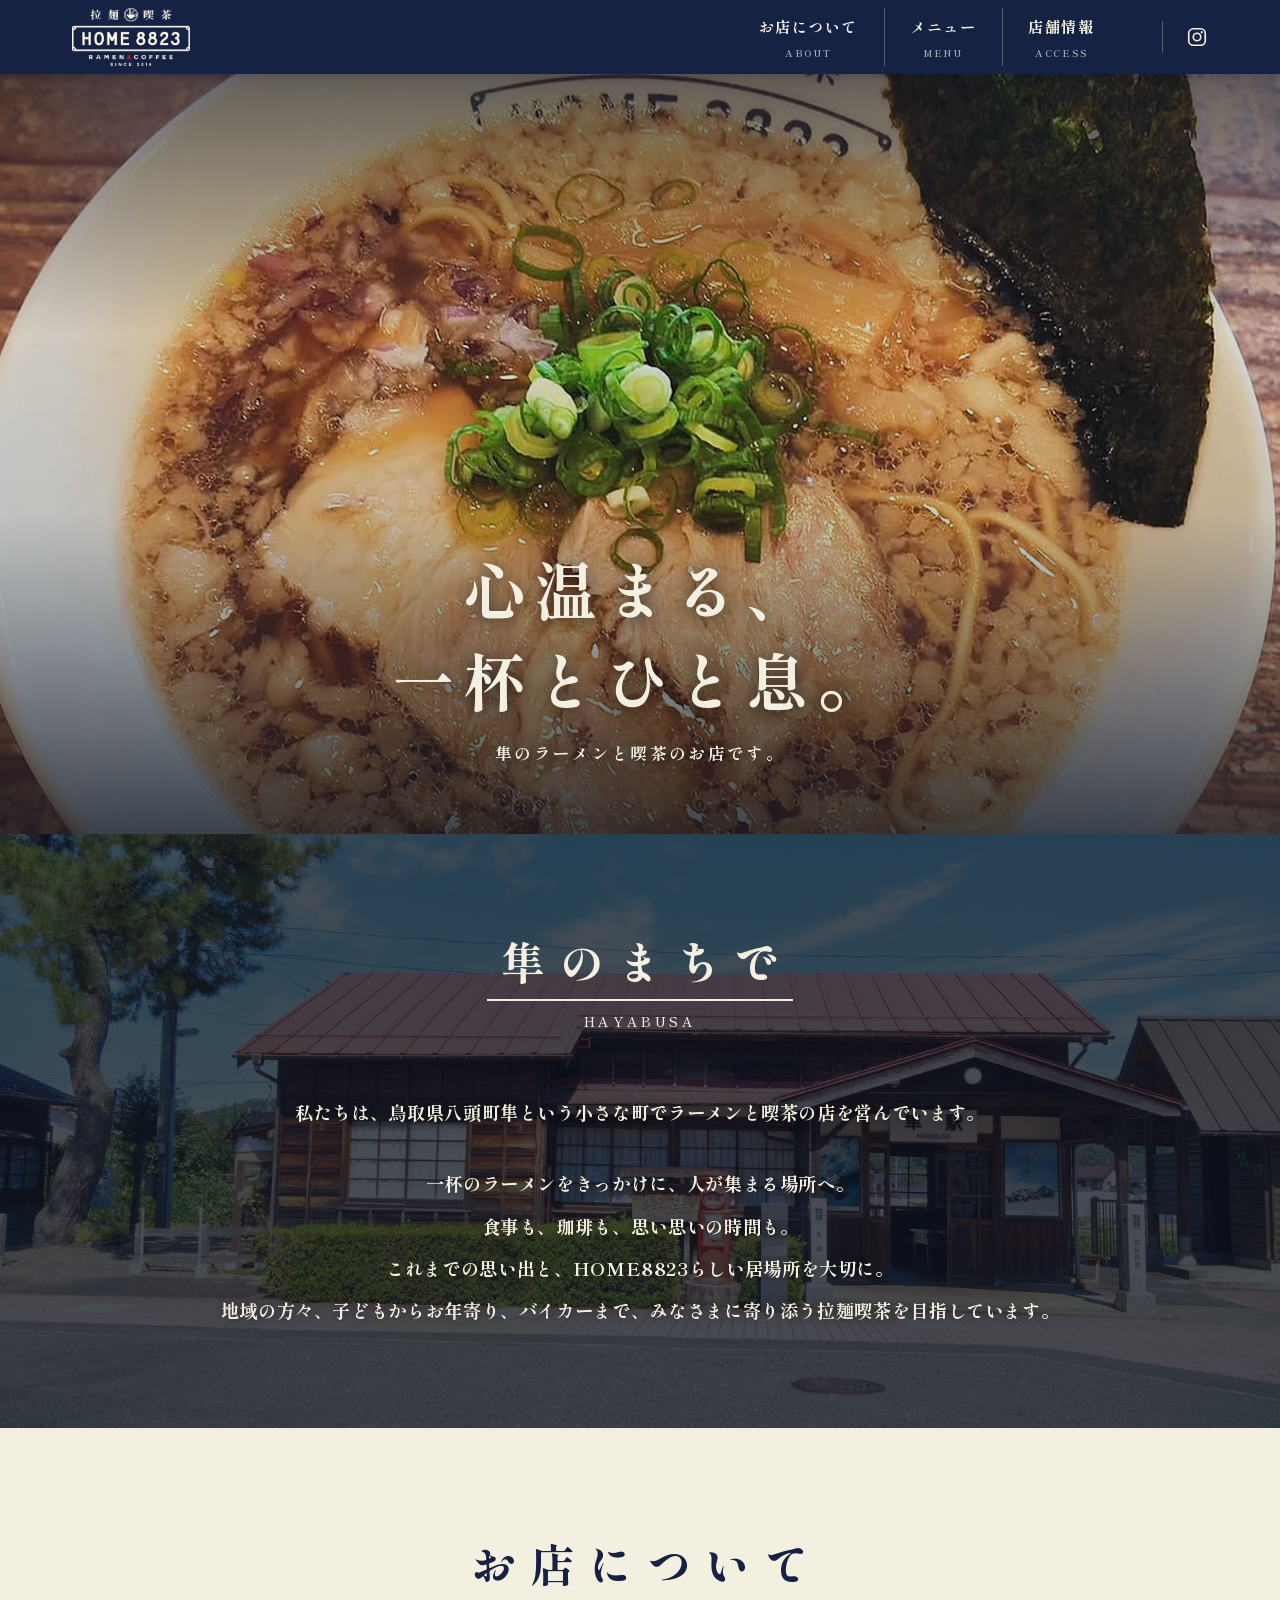
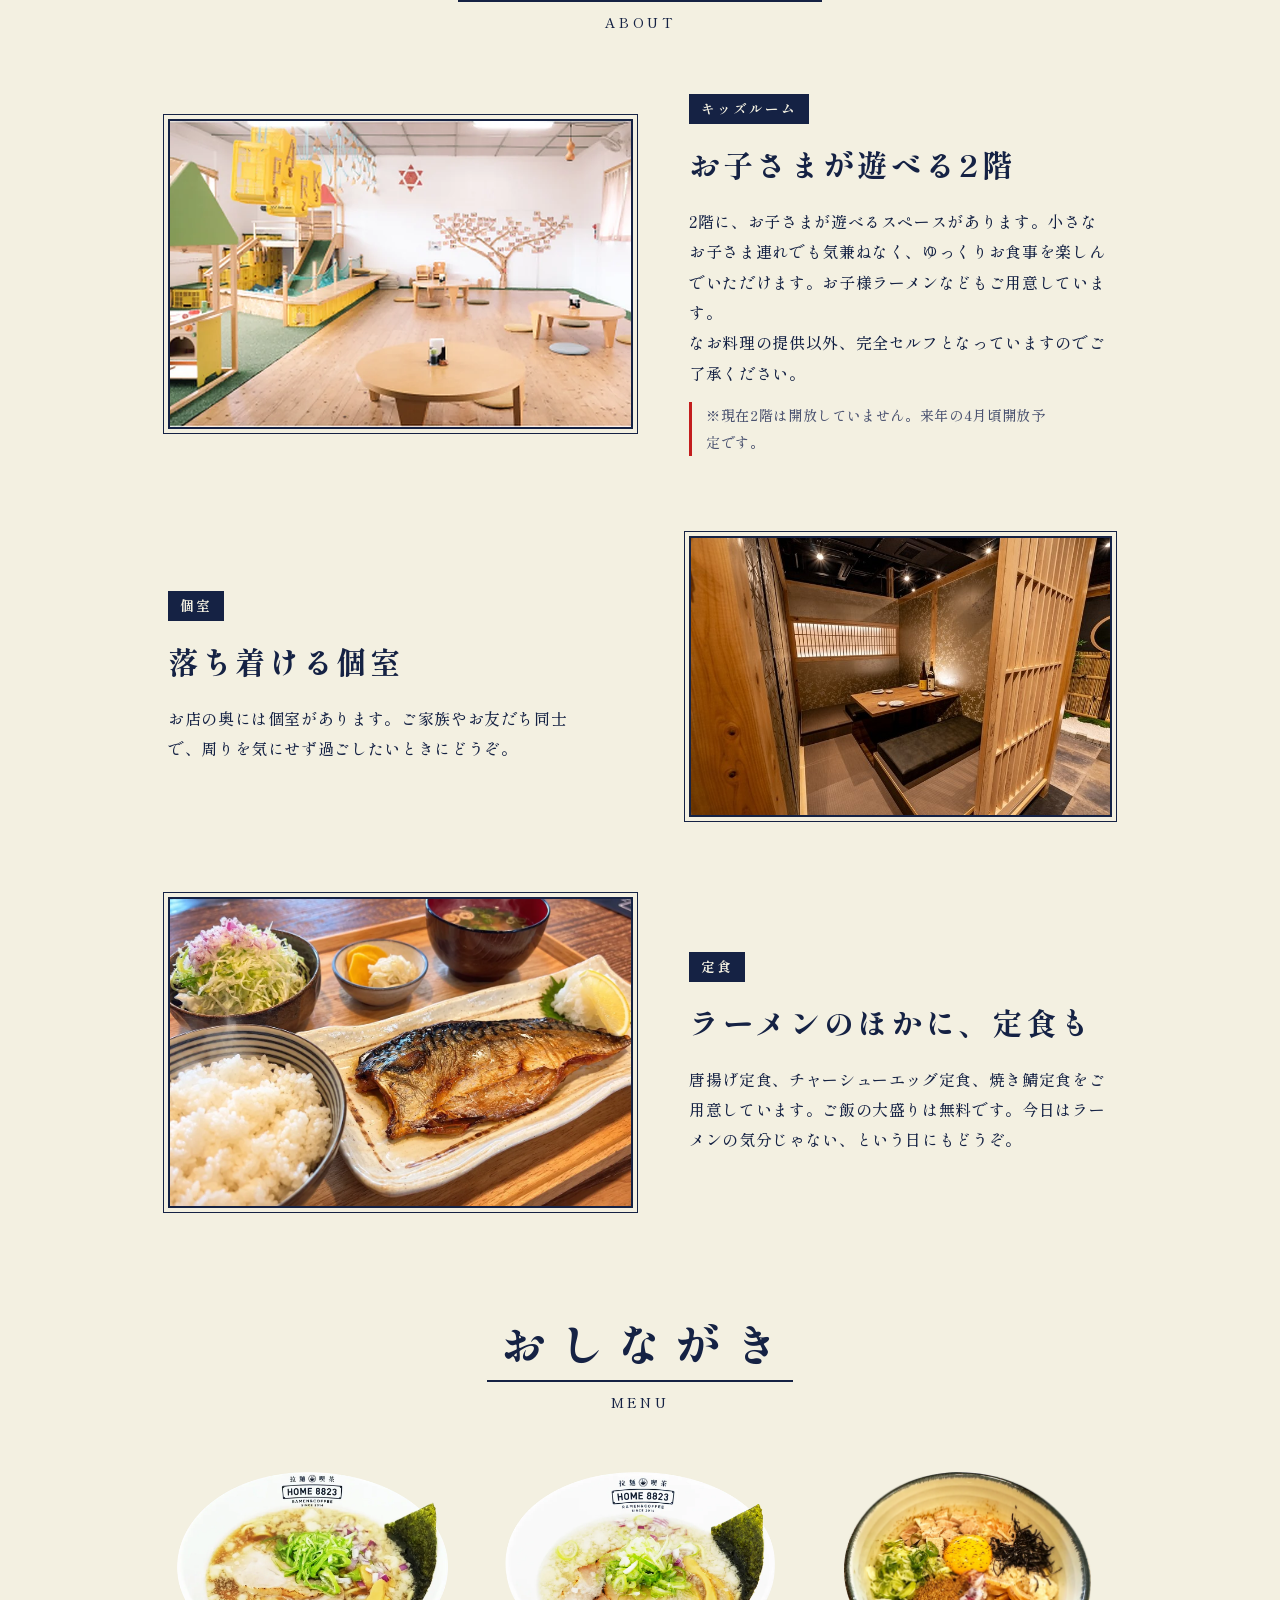
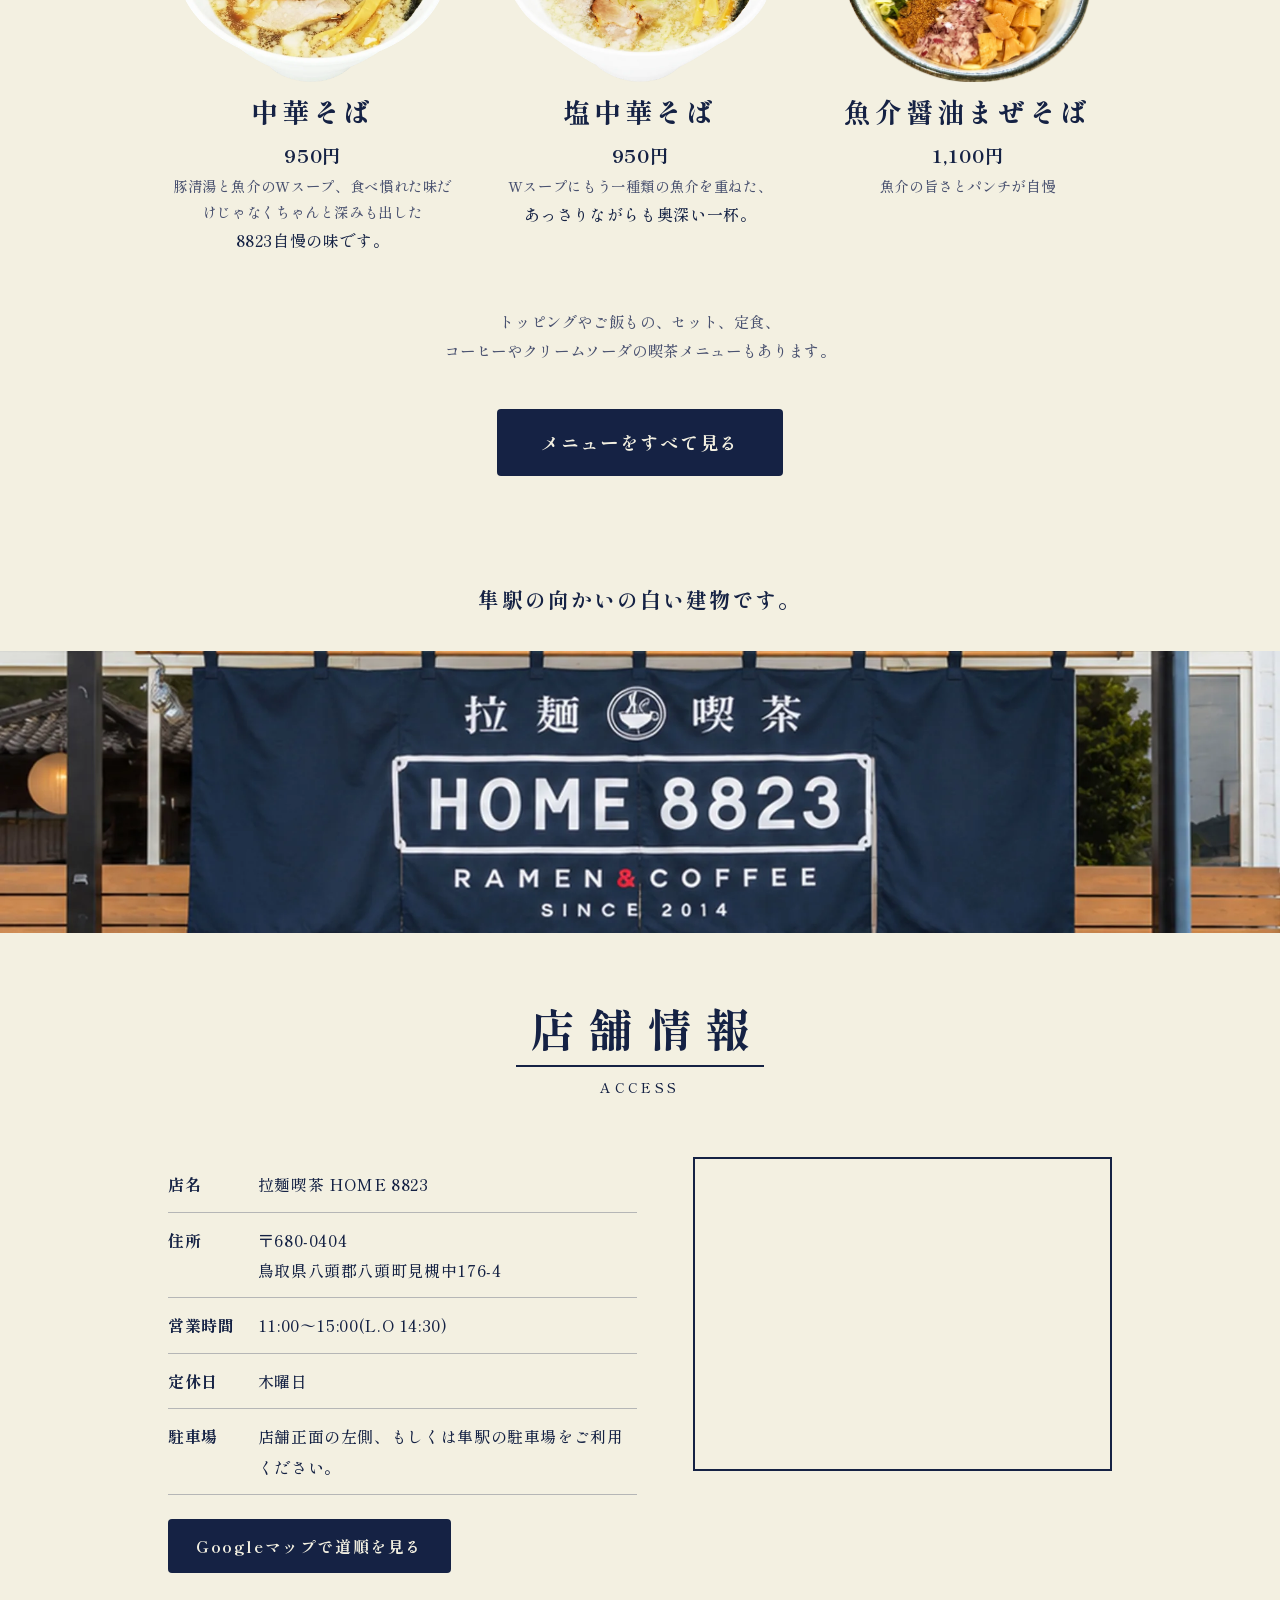
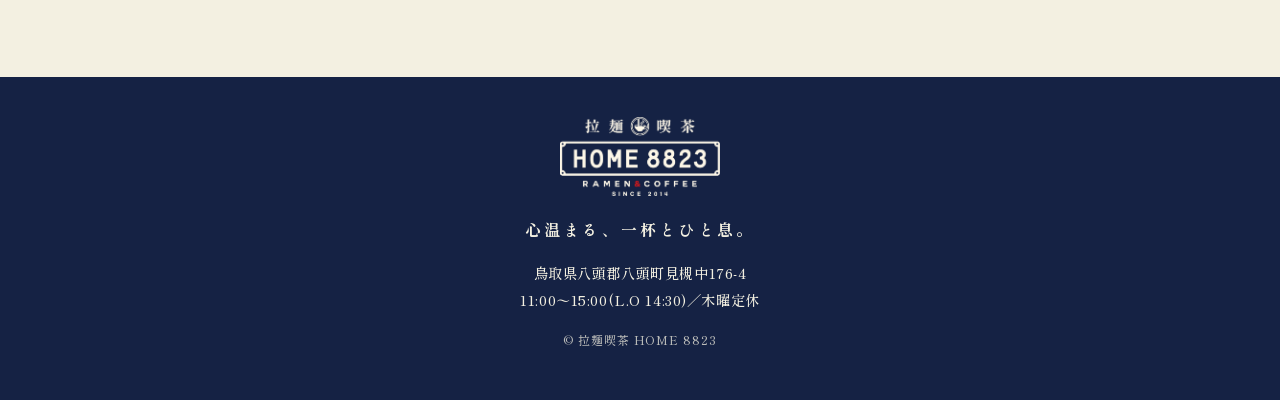
==== commit a387f61a: "Update index.html" ====
--- a/index.html
+++ b/index.html
@@ -142,13 +142,13 @@
           <figure><img src="ramen-shoyu.webp" alt="中華そば" loading="lazy" width="1000" height="775"></figure>
           <h3>中華そば</h3>
           <p class="price">950円</p>
-          <p class="cap">豚清湯と魚介のWスープ、食べ慣れた味だけじゃなくちゃんと深みも出した8823自慢の味です。</p>
+          <p class="cap">豚清湯と魚介のWスープ、食べ慣れた味だけじゃなくちゃんと深みも出した</p>8823自慢の味です。</p>
         </div>
         <div>
           <figure><img src="ramen-shio.webp" alt="塩中華そば" loading="lazy" width="1000" height="779"></figure>
           <h3>塩中華そば</h3>
           <p class="price">950円</p>
-          <p class="cap">Wスープにもう一種類の魚介を重ねた、あっさりながらも奥深い一杯。</p>
+          <p class="cap">Wスープにもう一種類の魚介を重ねた、</p>あっさりながらも奥深い一杯。</p>
         </div>
         <div>
           <figure><img src="ramen-maze.webp" alt="魚介醤油まぜそば" loading="lazy" width="1000" height="851"></figure>
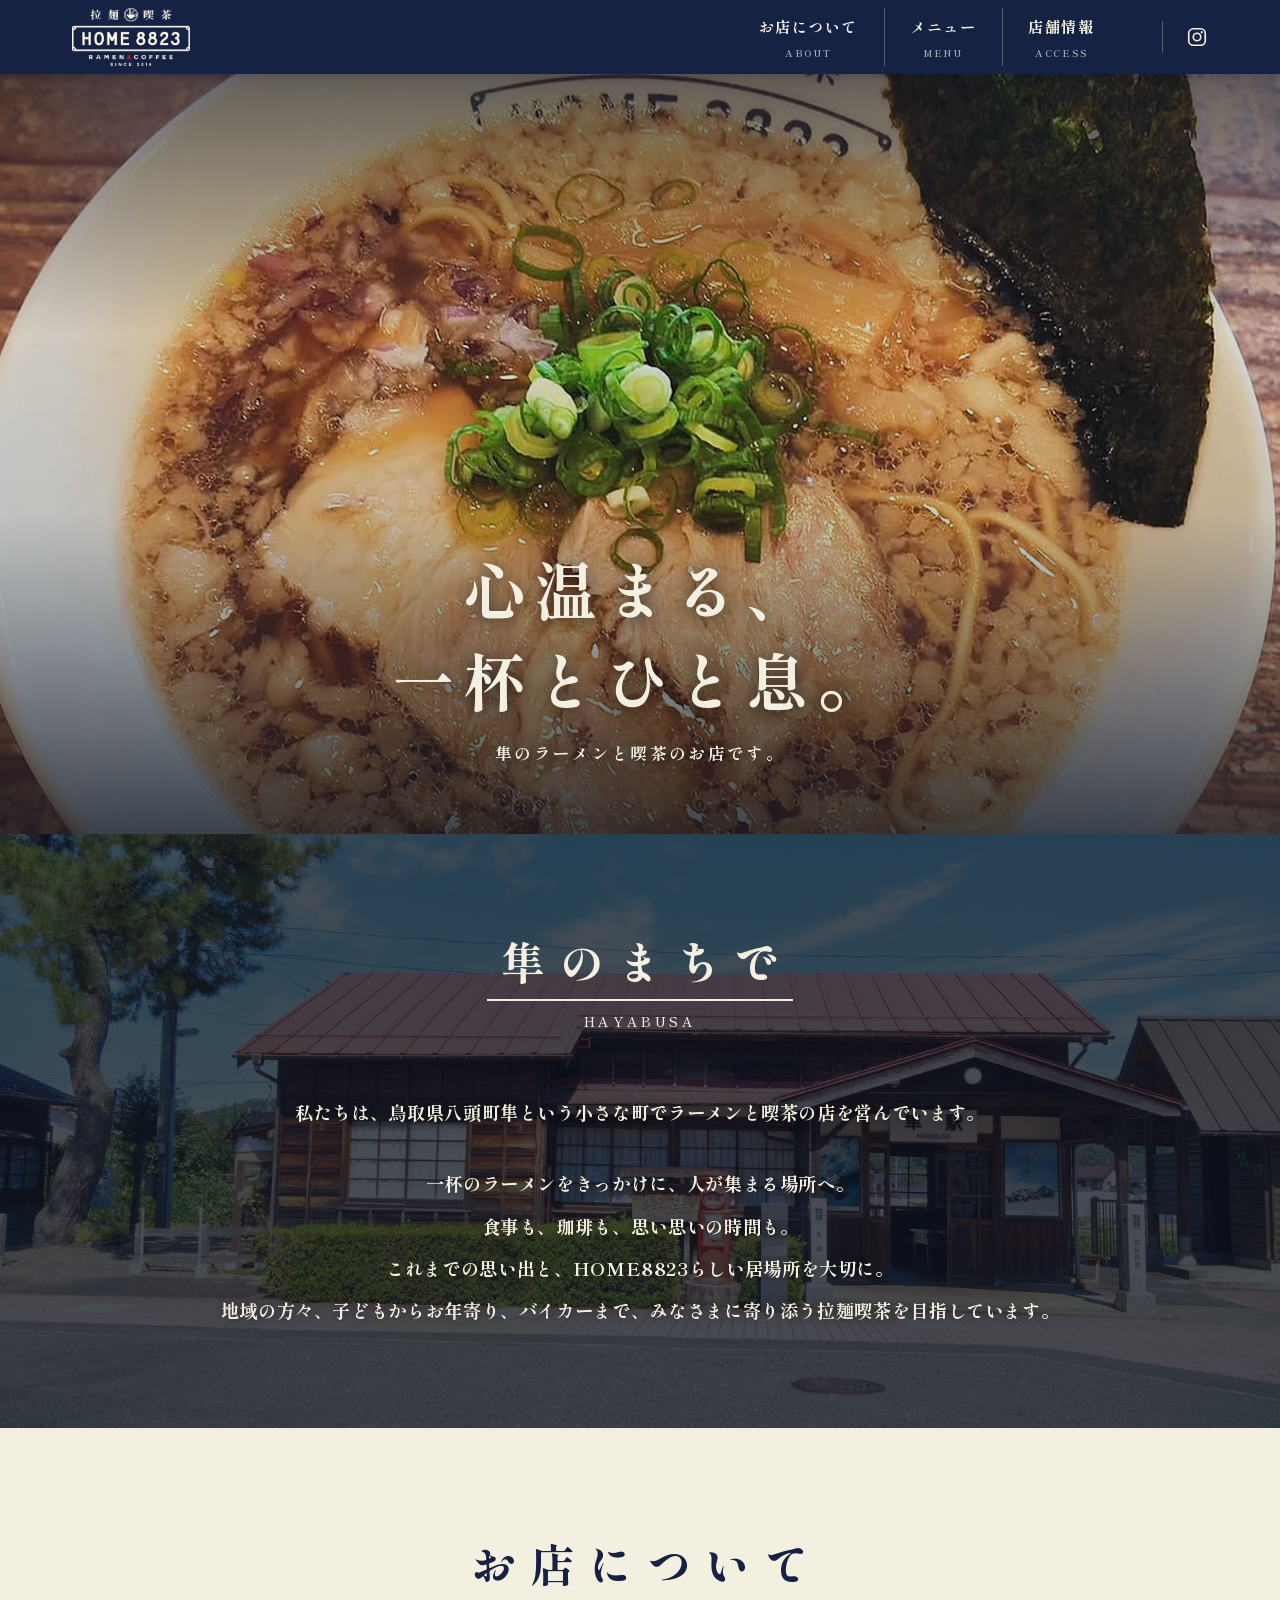
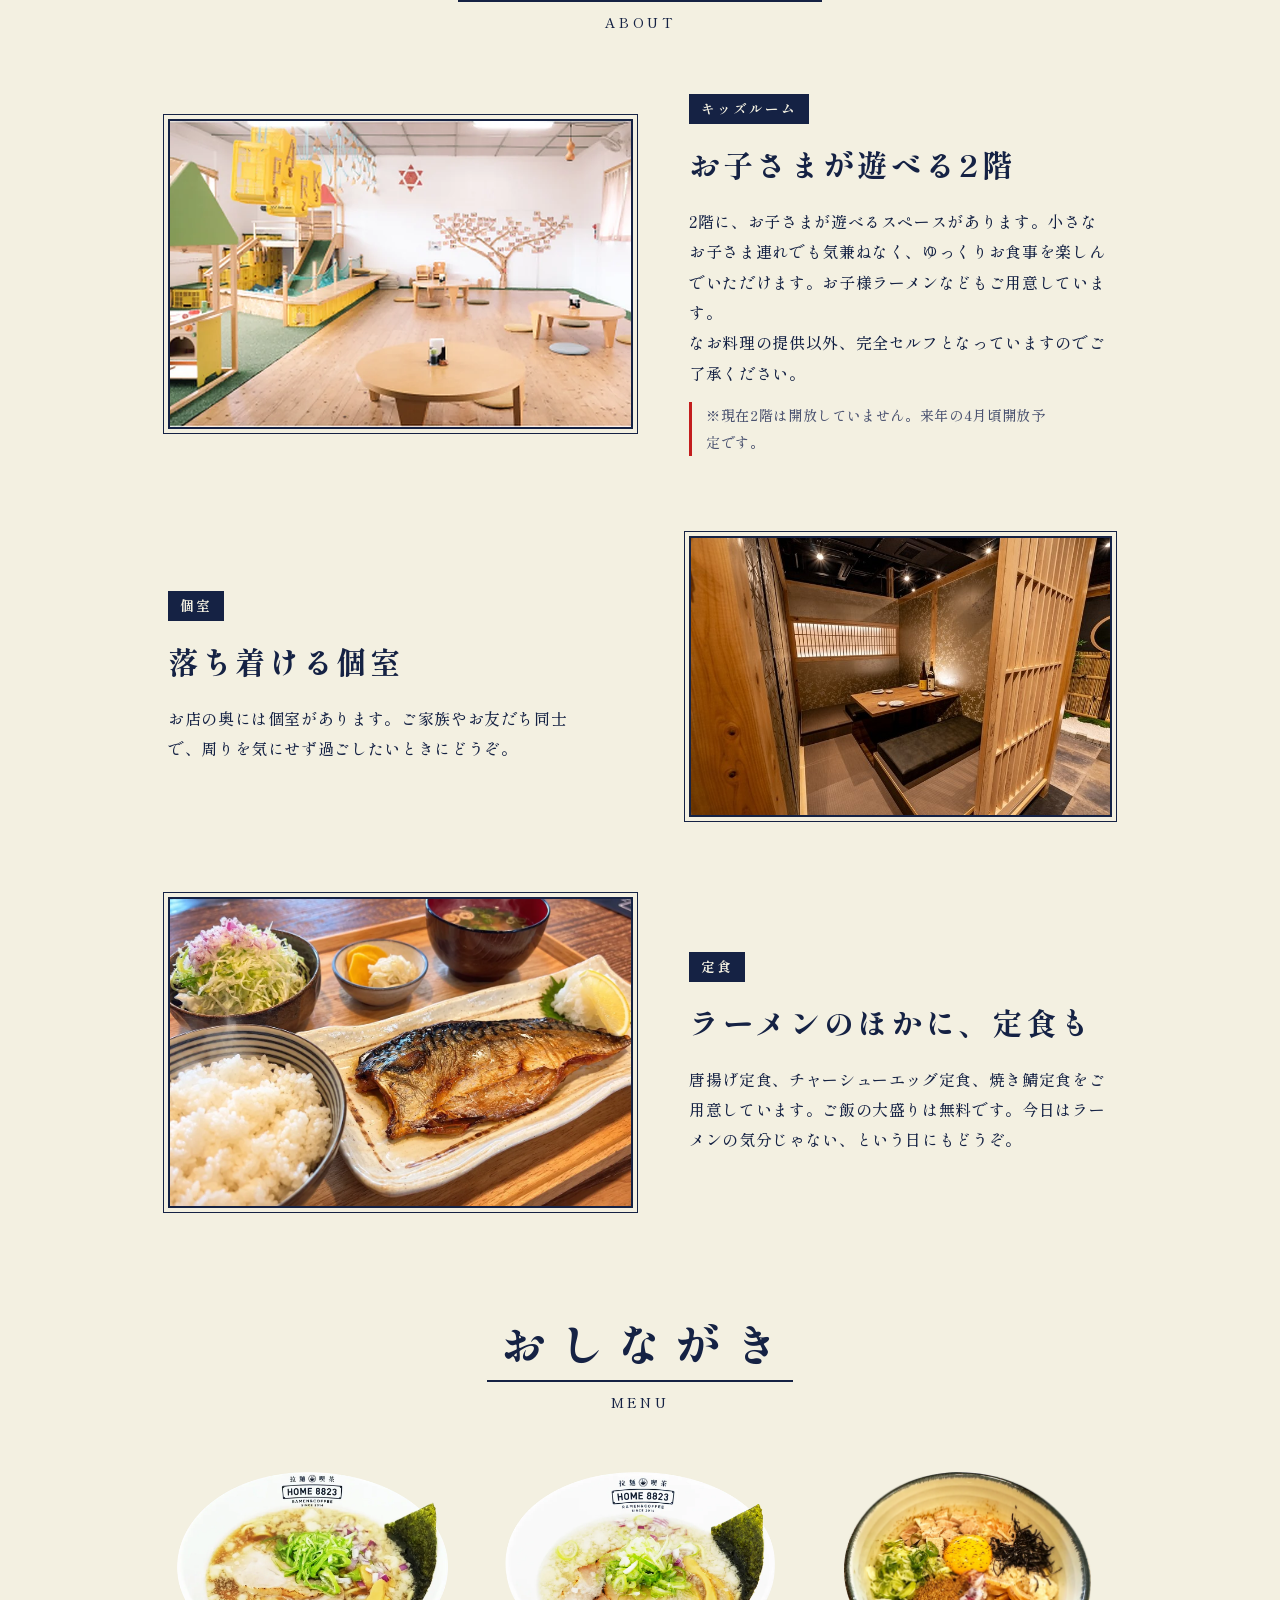
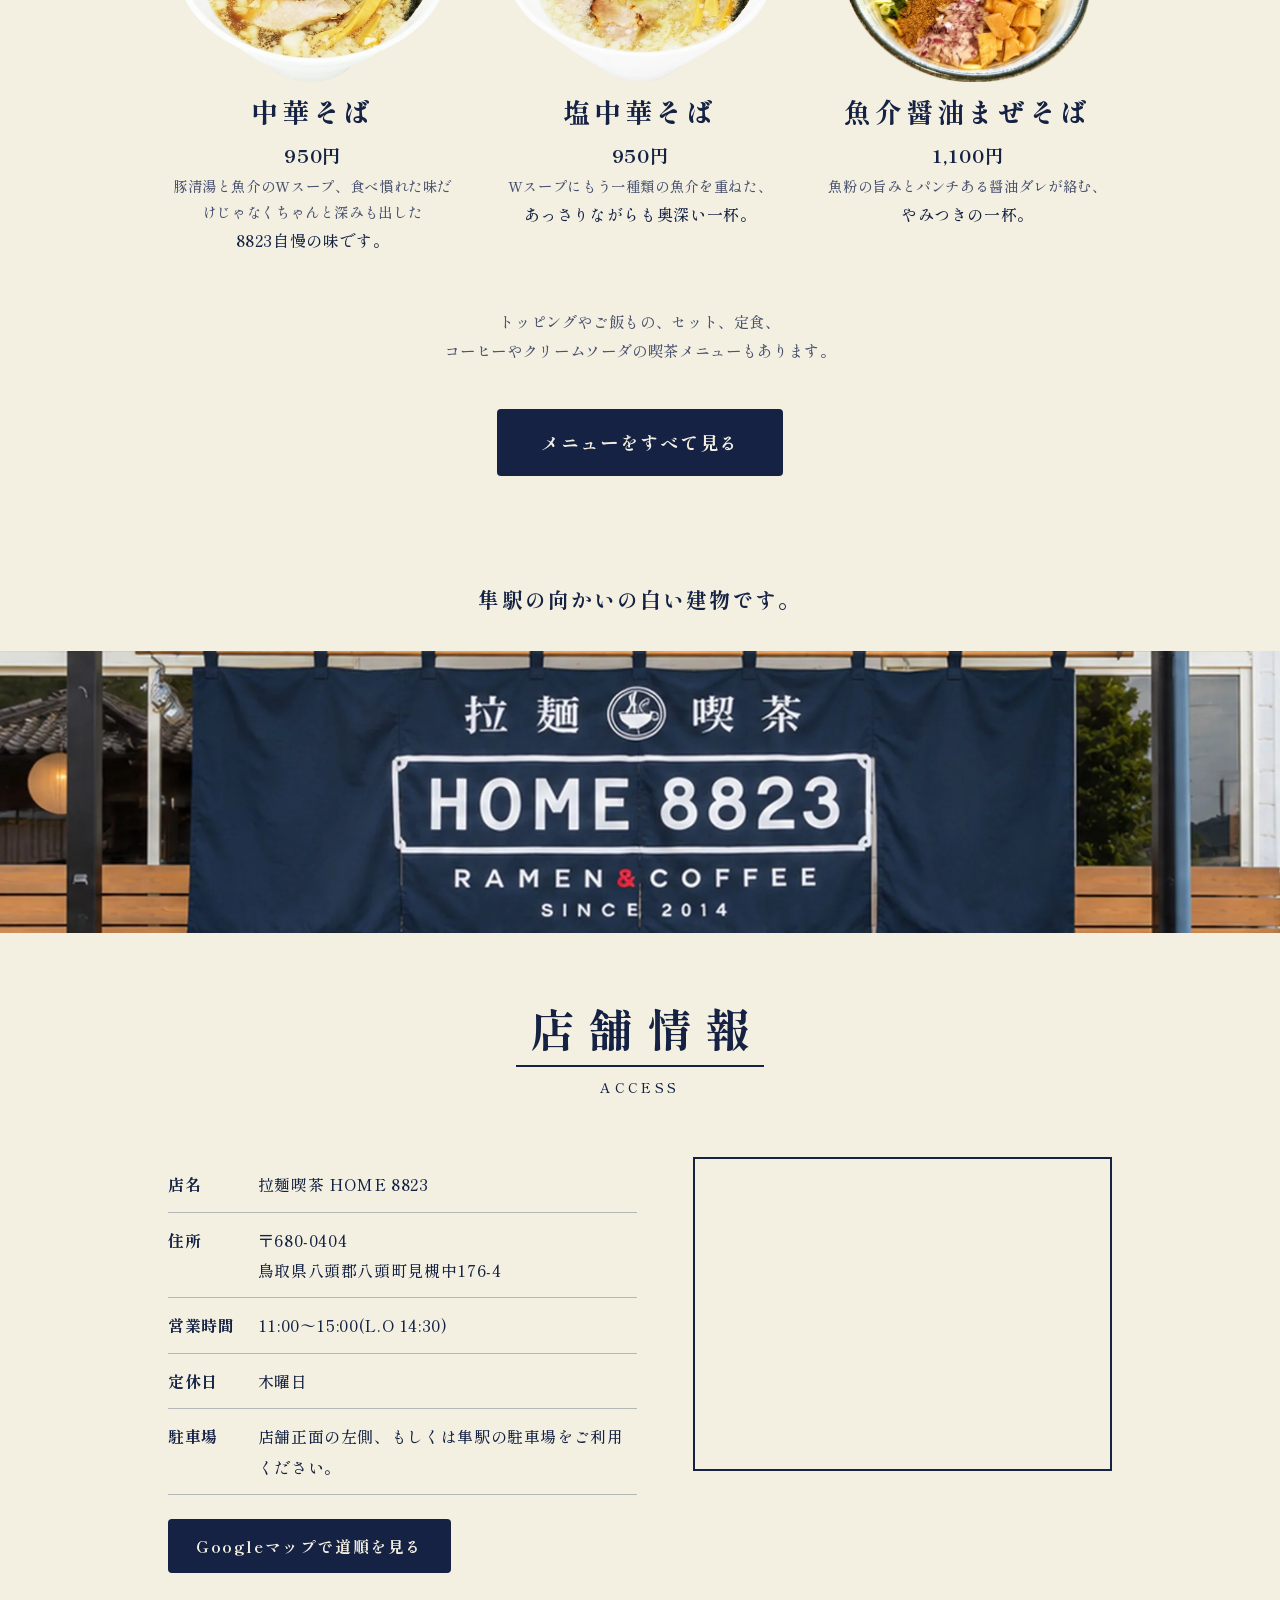
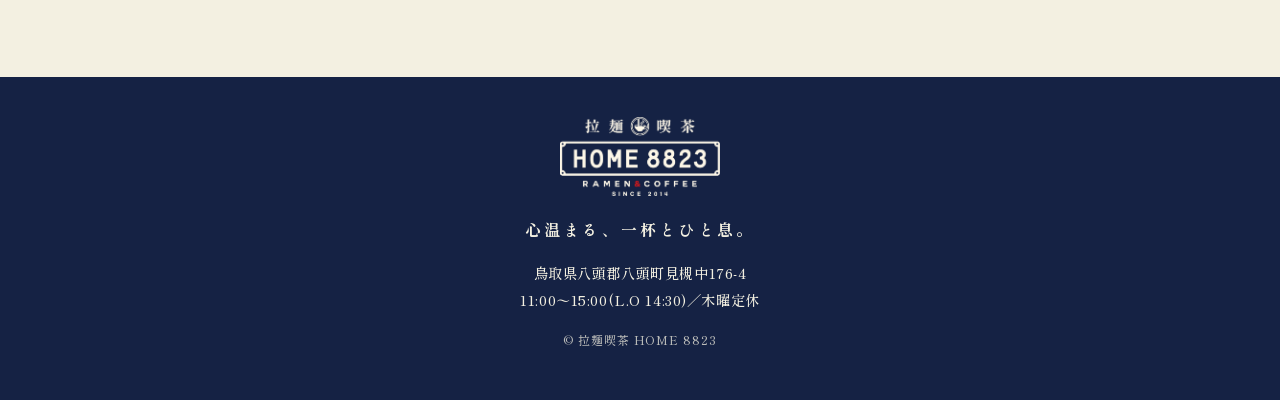
==== commit 536cfccc: "Update index.html" ====
--- a/index.html
+++ b/index.html
@@ -154,7 +154,7 @@
           <figure><img src="ramen-maze.webp" alt="魚介醤油まぜそば" loading="lazy" width="1000" height="851"></figure>
           <h3>魚介醤油まぜそば</h3>
           <p class="price">1,100円</p>
-          <p class="cap">魚介の旨さとパンチが自慢</p>
+          <p class="cap">魚粉の旨みとパンチある醤油ダレが絡む、</p>やみつきの一杯。</p>
         </div>
       </div>
 
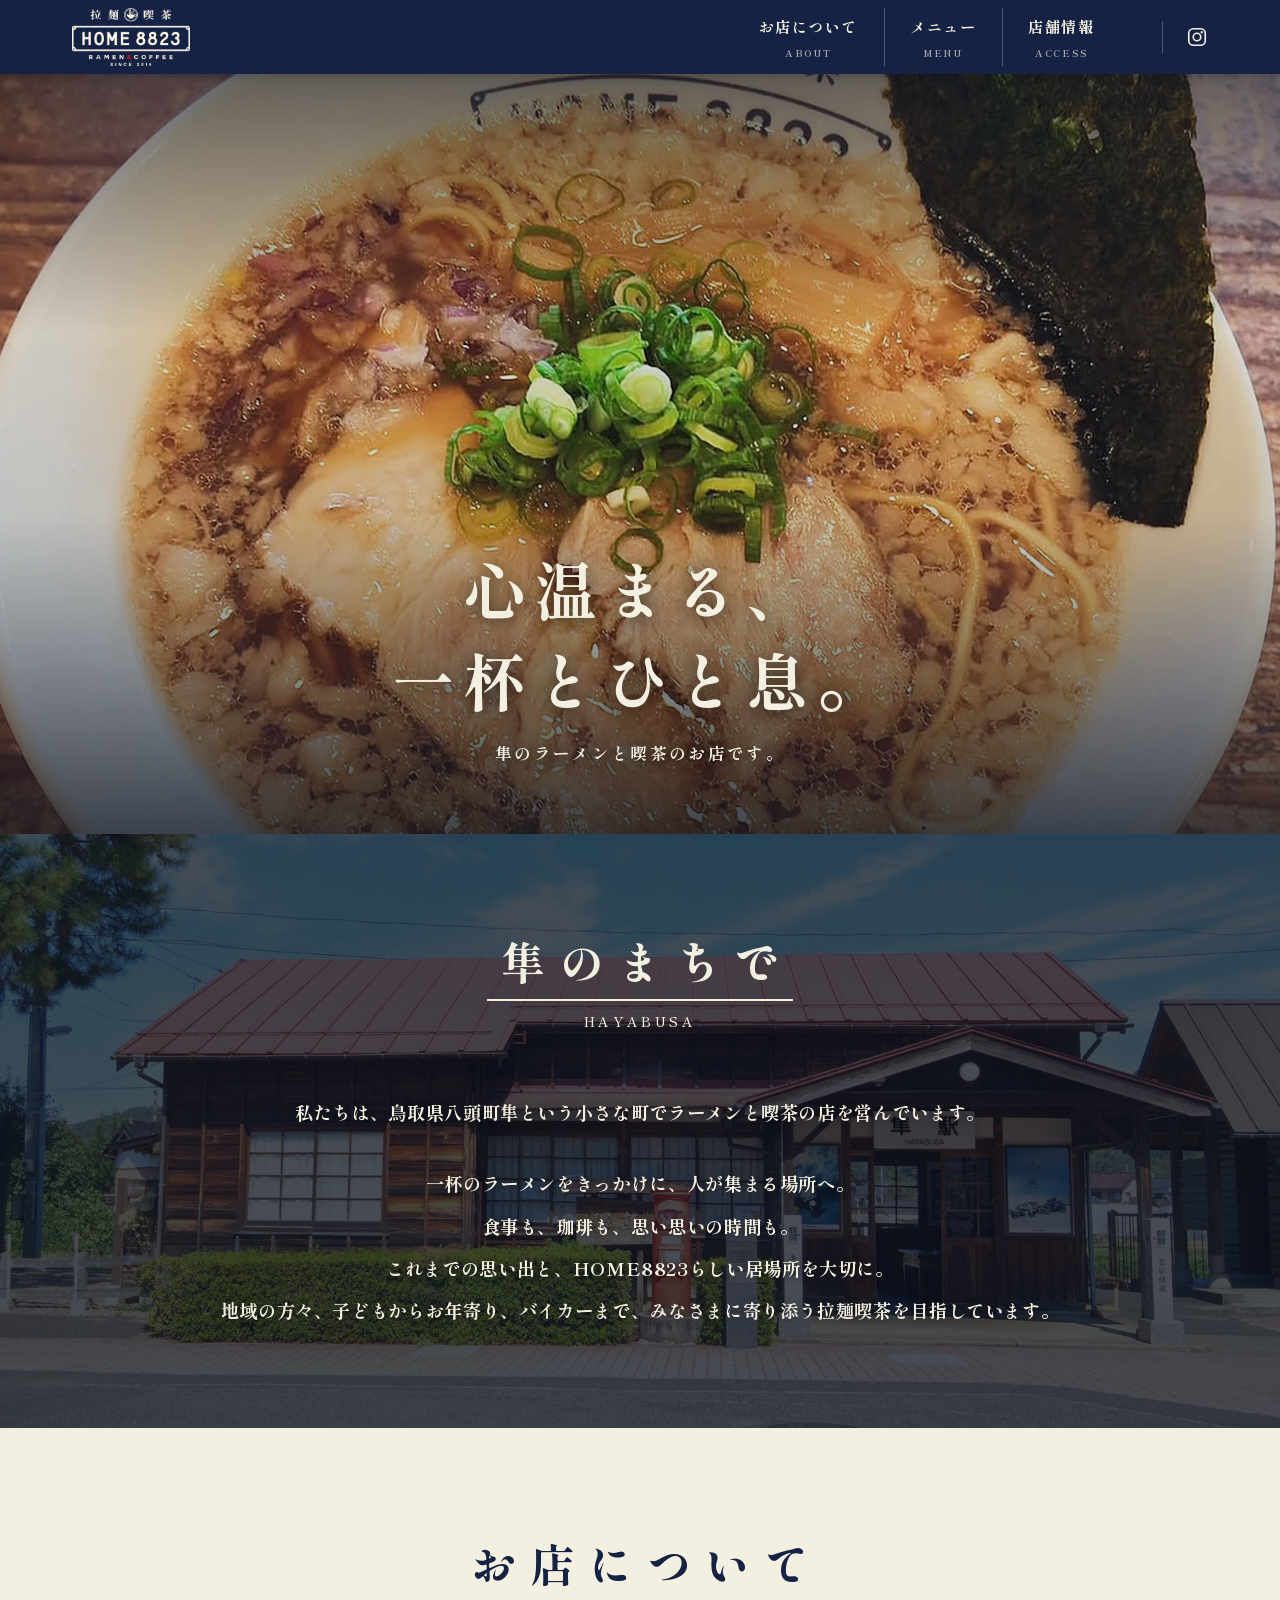
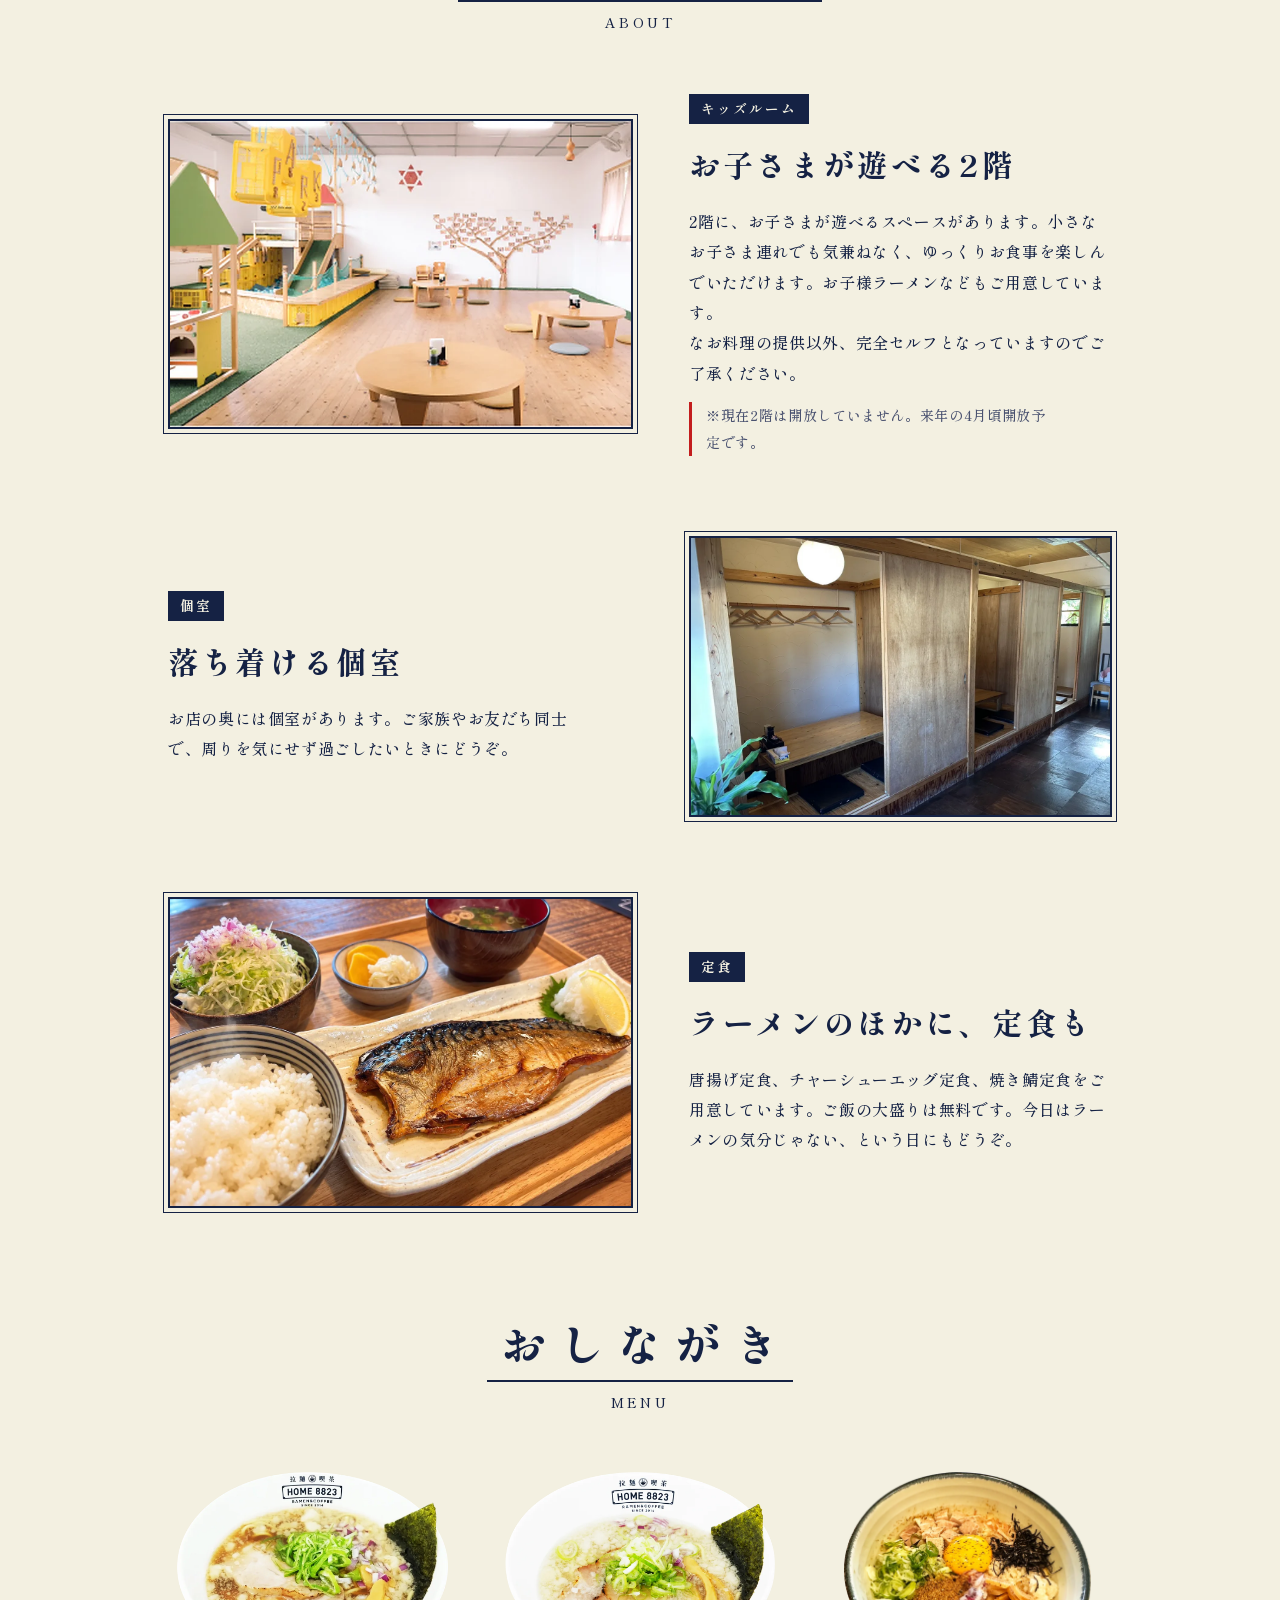
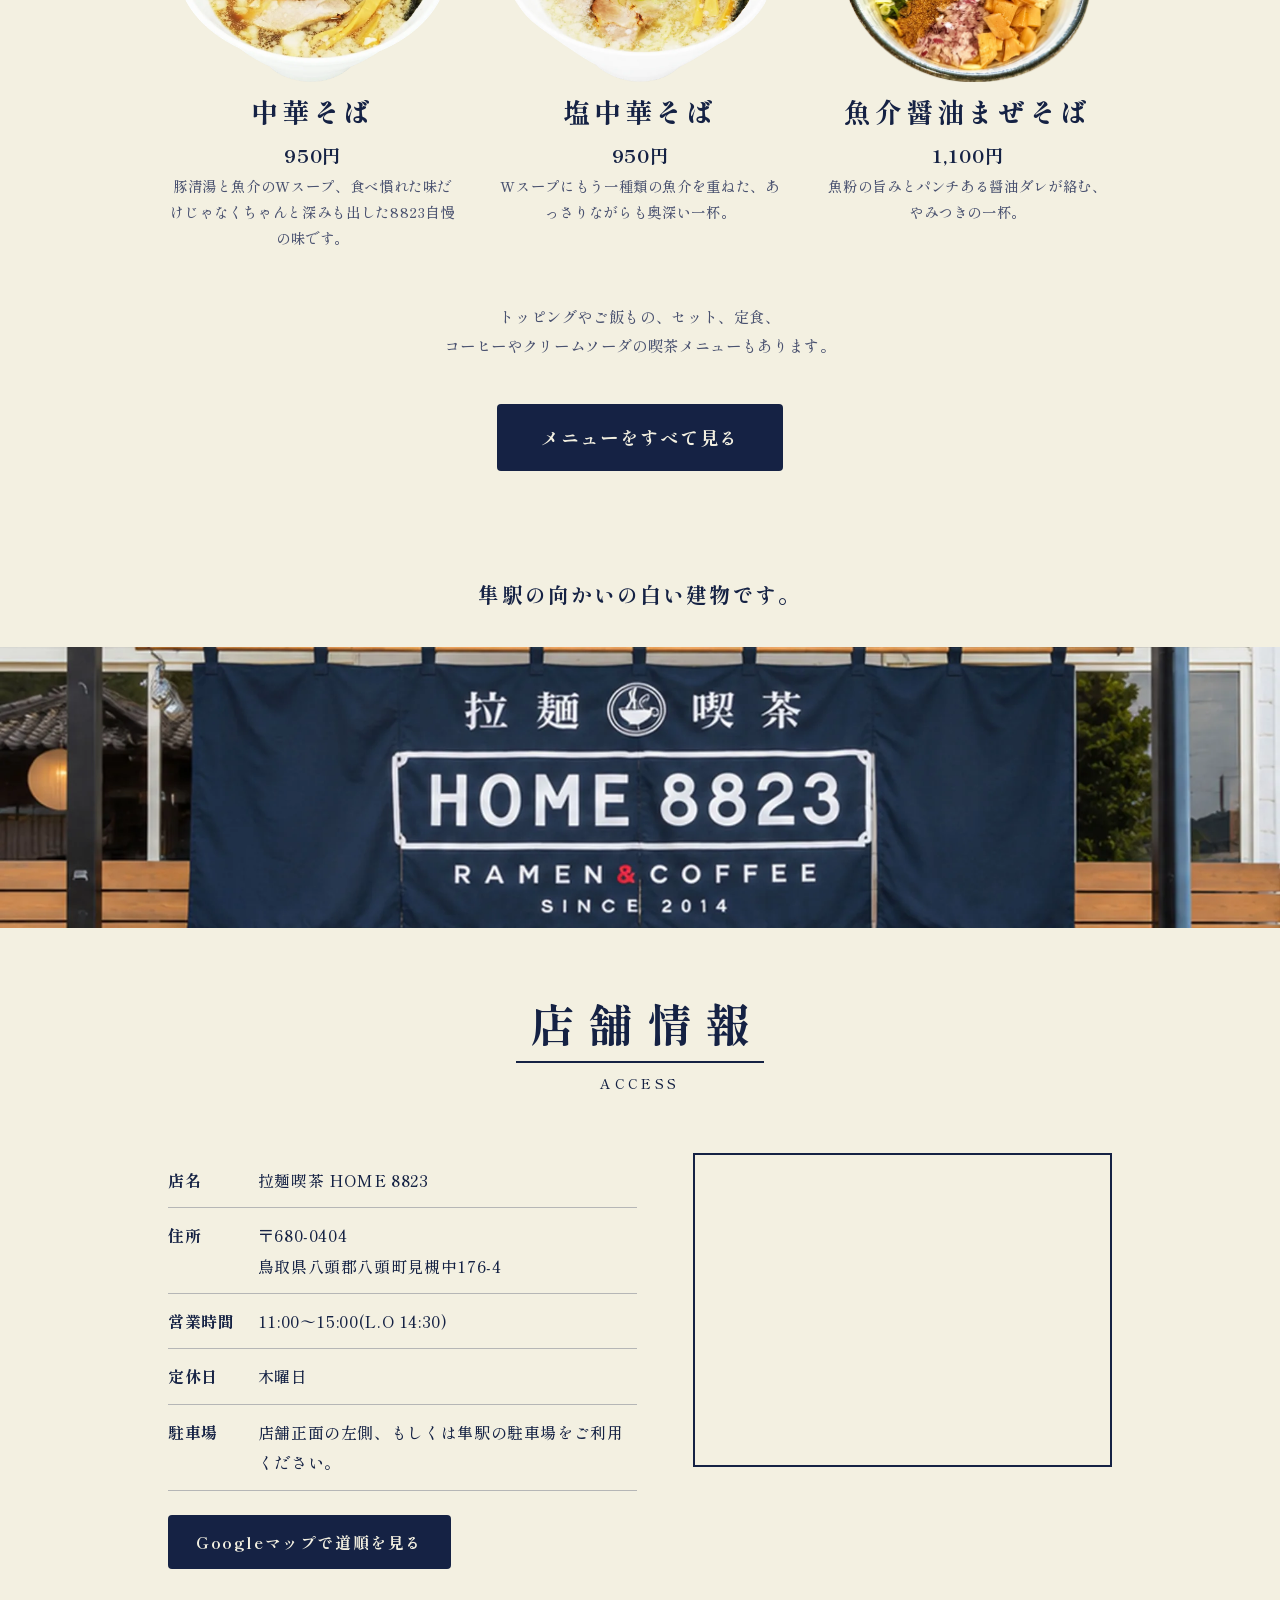
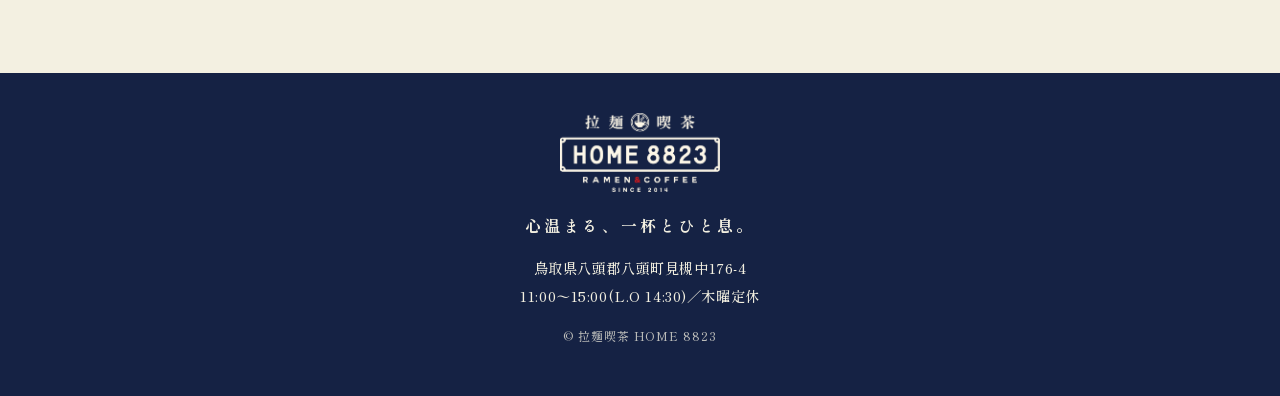
==== commit 5f952eeb: "Add files via upload" ====
--- a/index.html
+++ b/index.html
@@ -111,8 +111,7 @@
           </div>
         </div>
         <div class="row">
-          <!-- 仮画像：奥の個室の写真に差し替え -->
-          <div class="row-photo"><img src="private-room_temp.jpg" alt="奥の個室" loading="lazy" width="740" height="555"></div>
+          <div class="row-photo"><img src="private-room.webp" alt="奥の個室。引き戸で仕切られた掘りごたつ式の席が並ぶ" loading="lazy" width="1200" height="900"></div>
           <div>
             <span class="place">個室</span>
             <h3>落ち着ける個室</h3>
@@ -142,19 +141,19 @@
           <figure><img src="ramen-shoyu.webp" alt="中華そば" loading="lazy" width="1000" height="775"></figure>
           <h3>中華そば</h3>
           <p class="price">950円</p>
-          <p class="cap">豚清湯と魚介のWスープ、食べ慣れた味だけじゃなくちゃんと深みも出した</p>8823自慢の味です。</p>
+          <p class="cap">豚清湯と魚介のWスープ、食べ慣れた味だけじゃなくちゃんと深みも出した8823自慢の味です。</p>
         </div>
         <div>
           <figure><img src="ramen-shio.webp" alt="塩中華そば" loading="lazy" width="1000" height="779"></figure>
           <h3>塩中華そば</h3>
           <p class="price">950円</p>
-          <p class="cap">Wスープにもう一種類の魚介を重ねた、</p>あっさりながらも奥深い一杯。</p>
+          <p class="cap">Wスープにもう一種類の魚介を重ねた、あっさりながらも奥深い一杯。</p>
         </div>
         <div>
           <figure><img src="ramen-maze.webp" alt="魚介醤油まぜそば" loading="lazy" width="1000" height="851"></figure>
           <h3>魚介醤油まぜそば</h3>
           <p class="price">1,100円</p>
-          <p class="cap">魚粉の旨みとパンチある醤油ダレが絡む、</p>やみつきの一杯。</p>
+          <p class="cap">魚粉の旨みとパンチある醤油ダレが絡む、やみつきの一杯。</p>
         </div>
       </div>
 
@@ -216,4 +215,4 @@
 })();
 </script>
 </body>
-</html>
+</html>
